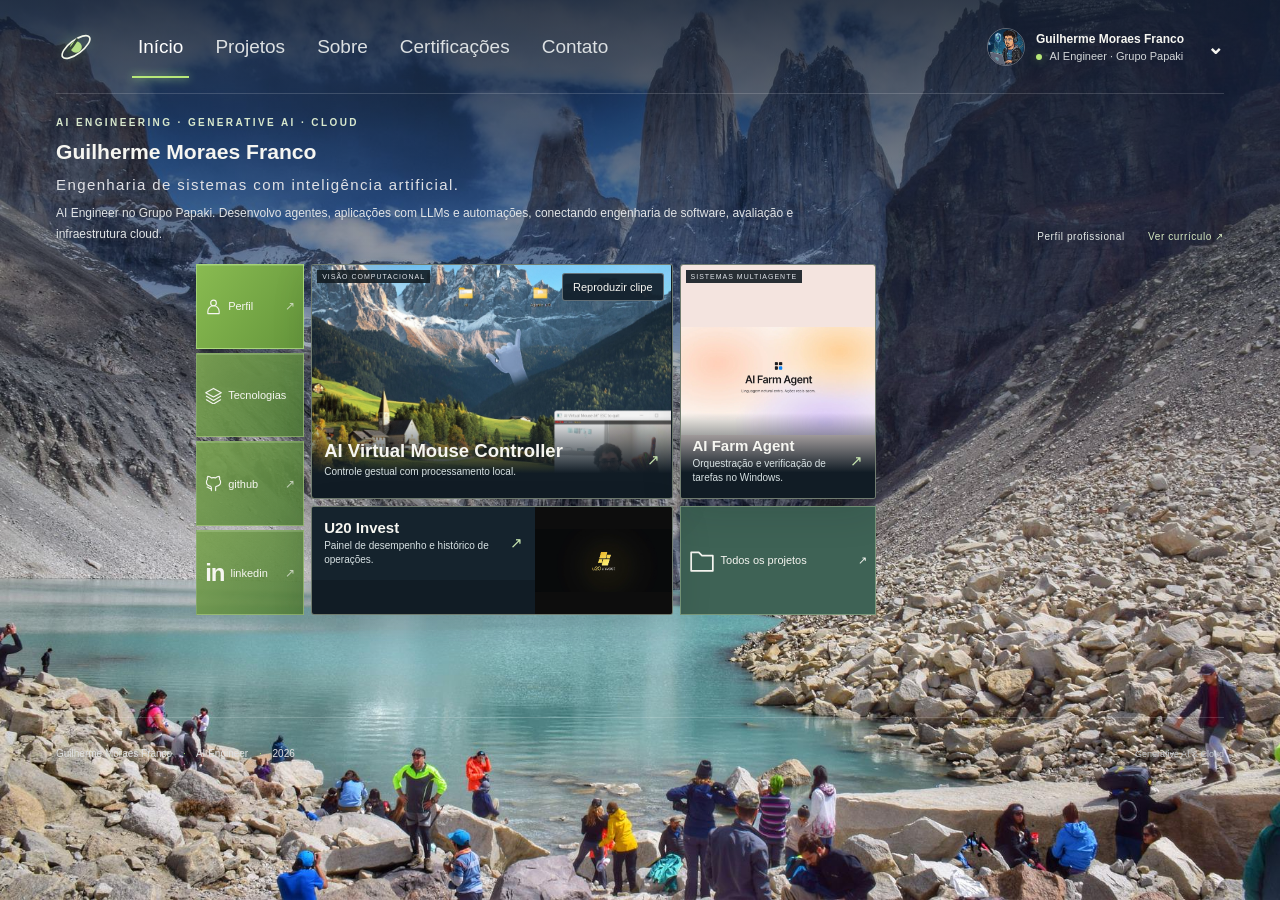
==== index.html @ a65b2716 "Restaura apresentação e ajusta proporções do painel inicial" ====
<!DOCTYPE html>
<html lang="pt-BR">
<head>
  <meta charset="UTF-8">
  <meta name="viewport" content="width=device-width, initial-scale=1">
  <meta name="theme-color" content="#353d42">
  <meta name="description" content="Guilherme Moraes Franco, AI Engineer no Grupo Papaki. Engenharia de sistemas com LLMs, agentes de IA, visão computacional e arquitetura cloud. Projetos, experiência e certificações.">
  <title>Guilherme Moraes Franco · Portfólio</title>
  <link rel="icon" href="assets/orbit.svg" type="image/svg+xml">
  <link rel="preload" href="assets/mountain-lake.png" as="image">
  <link rel="stylesheet" href="style.css?v=8">
  <script src="portfolio-data.js?v=7" defer></script><script src="script.js?v=7" defer></script>
</head>
<body>
<a class="skip-link" href="#conteudo">Pular para o conteúdo</a><div class="world" aria-hidden="true"></div>
<header class="topbar shell">
  <a href="#inicio" class="brand" aria-label="Guilherme — início"><img src="assets/orbit.svg" width="40" height="40" alt=""></a>
  <nav aria-label="Navegação principal" class="navigation"><a href="#inicio" aria-current="page">Início</a><a href="#projetos">Projetos</a><a href="#sobre">Sobre</a><a href="#conquistas">Certificações</a><a href="#contato">Contato</a></nav>
  <a class="profile-link" href="#sobre"><img src="assets/profile.png" width="38" height="38" alt=""><span>Guilherme Moraes Franco<small><i class="status-dot"></i> AI Engineer · Grupo Papaki</small></span><span class="chevron">⌄</span></a>
</header>
<main id="conteudo" class="shell">
  <section id="inicio" class="page home" aria-labelledby="home-title">
    <div class="home-heading"><div><p class="eyebrow">AI ENGINEERING · GENERATIVE AI · CLOUD</p><h1 id="home-title" tabindex="-1">Guilherme Moraes Franco</h1><p class="home-subtitle">Engenharia de sistemas com inteligência artificial.</p><p class="home-description">AI Engineer no Grupo Papaki. Desenvolvo agentes, aplicações com LLMs e automações, conectando engenharia de software, avaliação e infraestrutura cloud.</p></div><a class="session-label" href="curriculo.html">Perfil profissional <span>Ver currículo ↗</span></a></div>
    <div class="landscape-stage">
    <div class="dashboard">
      <div class="quick-links" aria-label="Acesso rápido">
        <a href="#sobre" class="quick-tile quick-primary"><span data-icon="user"></span><span>Perfil</span><span class="external-label">↗</span></a>
        <a href="#stack" class="quick-tile"><span data-icon="layers"></span><span>Tecnologias</span></a>
        <a href="https://github.com/ognistie" target="_blank" rel="noopener noreferrer" class="quick-tile"><span data-icon="github"></span><span>github</span><span class="external-label">↗</span></a>
        <a href="https://www.linkedin.com/in/guilherme-moraes-franco-b4b1a0353/" target="_blank" rel="noopener noreferrer" class="quick-tile"><span class="linkedin-icon">in</span><span>linkedin</span><span class="external-label">↗</span></a>
      </div>
      <button class="project-tile tile-mouse" data-project="mouse"><video class="tile-image" id="mouse-preview" src="assets/projects/mouse-preview.mp4" poster="assets/projects/mouse-gestures.png" preload="metadata" muted loop playsinline aria-hidden="true"></video><span class="tile-topline">VISÃO COMPUTACIONAL</span><span class="tile-caption"><span><strong>AI Virtual Mouse Controller</strong><small>Controle gestual com processamento local.</small></span><span class="tile-arrow" aria-hidden="true">↗</span></span></button>
      <button class="project-tile tile-farm" data-project="farm"><img class="tile-image" src="assets/projects/farm.webp" alt=""><span class="tile-topline">SISTEMAS MULTIAGENTE</span><span class="tile-caption"><span><strong>AI Farm Agent</strong><small>Orquestração e verificação de tarefas no Windows.</small></span><span class="tile-arrow" aria-hidden="true">↗</span></span></button>
      <button class="project-tile tile-u20" data-project="u20"><img class="tile-image" src="assets/projects/u20-logo.png" alt=""><span class="tile-topline">ACOMPANHAMENTO DE INVESTIMENTOS</span><span class="tile-caption"><span><strong>U20 Invest</strong><small>Painel de desempenho e histórico de operações.</small></span><span class="tile-arrow" aria-hidden="true">↗</span></span></button>
      <a class="all-projects" href="#projetos"><span data-icon="folder"></span><span>Todos os projetos</span><span>↗</span></a>
      <button class="preview-toggle" type="button" aria-controls="mouse-preview">Reproduzir clipe</button>
    </div>
    </div>
  </section>
  <section id="projetos" class="page inner-page" aria-labelledby="projects-title">
    <div class="page-heading"><div><p class="eyebrow">PROJETOS &amp; IMPLEMENTAÇÕES</p><h1 id="projects-title" tabindex="-1">Engenharia aplicada.</h1><p>Contexto, arquitetura e decisões técnicas em projetos de IA, automação e aplicações web.</p></div><a class="text-link" href="https://github.com/ognistie" target="_blank" rel="noopener noreferrer">Repositórios no GitHub ↗</a></div>
    <div class="filter-bar" role="group" aria-label="Filtrar projetos"><button class="filter active" data-filter="all" aria-pressed="true">Todos <span>8</span></button><button class="filter" data-filter="ai" aria-pressed="false">Inteligência artificial</button><button class="filter" data-filter="cloud" aria-pressed="false">Cloud &amp; web</button></div><div id="project-library" class="project-library"></div><p class="sr-only" id="project-count" role="status"></p>
  </section>
  <section id="sobre" class="page inner-page" aria-labelledby="about-title">
    <div class="page-heading"><div><p class="eyebrow">PERFIL PROFISSIONAL</p><h1 id="about-title" tabindex="-1">AI Engineering, com foco<br>em sistemas aplicados.</h1></div><a class="button button-green" href="curriculo.html">Ver currículo ↗</a></div>
    <div class="about-layout"><article class="glass about-copy"><p class="eyebrow">GUILHERME MORAES FRANCO</p><h2>Inteligência artificial,<br>software e infraestrutura.</h2><p>Sou AI Engineer no Grupo Papaki e estudante de Ciência da Computação na UNIP. Desenvolvo aplicações com LLMs, com foco em orquestração de agentes, integração de ferramentas via MCP e avaliação de qualidade e custo.</p><p>No Grupo Papaki, desenvolvi uma automação de fluxo de caixa que consolida contas a pagar e a receber, faturamento e projetos. Um agente consulta os dados por ferramentas MCP para responder perguntas e gerar relatórios, com acesso mediado por essas ferramentas.</p><p>Em projetos open source, trabalho com visão computacional, roteamento de modelos e harness engineering, incluindo validação de saídas e mecanismos de recuperação de falhas. Minha experiência inclui implantação na AWS e publicação de pacotes no PyPI.</p><div class="about-facts"><span><small>LOCALIZAÇÃO</small>Osasco, São Paulo</span><span><small>FORMAÇÃO</small>Ciência da Computação · UNIP · desde 2025</span><span><small>IDIOMAS</small>Português nativo · Inglês para leitura técnica</span></div></article><aside class="glass professional-card player-card"><img src="assets/avatar-about.webp" alt="Avatar de Guilherme" width="240" height="310"><p class="eyebrow">ATUAÇÃO ATUAL</p><h2>AI Engineer</h2><p class="company-name">Grupo Papaki</p><div class="profile-specialties"><span>Generative AI</span><span>AI Agents</span><span>Cloud Architecture</span></div><a class="text-link" href="https://github.com/ognistie" target="_blank" rel="noopener noreferrer">github.com/ognistie ↗</a><a class="text-link" href="https://www.linkedin.com/in/guilherme-moraes-franco-b4b1a0353/" target="_blank" rel="noopener noreferrer">Perfil no LinkedIn ↗</a></aside></div>
    <div class="subsection" id="experiencia"><p class="eyebrow">EXPERIÊNCIA &amp; FORMAÇÃO</p><h2>Trajetória profissional.</h2><div class="experience-grid"><article class="glass experience-card"><span data-icon="briefcase"></span><div><span class="pill">ATUALMENTE</span><h3>AI Engineer</h3><p>Grupo Papaki</p><p class="muted">Foco em IA generativa, agentes de IA e arquitetura cloud.</p></div></article><article class="glass experience-card"><span data-icon="briefcase"></span><div><span class="pill">EXPERIÊNCIA EM TI</span><h3>Estagiário de TI</h3><p>IT Universe</p><p class="muted">Experiência em tecnologia da informação que integra minha base em software, infraestrutura e operações.</p></div></article><article class="glass experience-card"><span data-icon="graduation"></span><div><span class="pill">EM ANDAMENTO</span><h3>Ciência da Computação</h3><p>Universidade Paulista · UNIP</p><p class="muted">Formação acadêmica complementada por projetos de engenharia de IA e estudos em desenvolvimento e cloud.</p></div></article></div></div>
    <div class="subsection" id="stack"><p class="eyebrow">COMPETÊNCIAS TÉCNICAS</p><h2>Tecnologias e práticas.</h2><div class="stack-groups"><article class="glass"><h3>AI Engineering</h3><p>Python · LLM APIs · Agentes de IA · Orquestração · Saídas estruturadas · Contexto e memória · Avaliação de agentes</p></article><article class="glass"><h3>Software &amp; visão computacional</h3><p>FastAPI · Pydantic · React · TypeScript · JavaScript · OpenCV · MediaPipe · PySide6 · Git</p></article><article class="glass"><h3>Cloud &amp; operações</h3><p>AWS · EC2 · Nginx · Docker · Linux · CI/CD</p><small>Conhecimentos complementares em Azure; aprofundamento em Terraform e Kubernetes.</small></article></div></div>
  </section>
  <section id="conquistas" class="page inner-page" aria-labelledby="achievements-title">
    <div class="page-heading"><div><p class="eyebrow">FORMAÇÃO CONTÍNUA</p><h1 id="achievements-title" tabindex="-1">Certificações e credenciais.</h1><p>Formação complementar em inteligência artificial, agentes e computação em nuvem.</p></div><span class="achievement-total"><span data-icon="award"></span><strong>13</strong><small>credenciais em destaque</small></span></div>
    <div class="filter-bar" role="group" aria-label="Filtrar certificações"><button class="cert-filter active" data-issuer="all" aria-pressed="true">Todas</button><button class="cert-filter" data-issuer="AWS" aria-pressed="false">AWS</button><button class="cert-filter" data-issuer="Microsoft" aria-pressed="false">Microsoft</button><button class="cert-filter" data-issuer="IBM" aria-pressed="false">IBM</button><button class="cert-filter" data-issuer="Databricks" aria-pressed="false">Databricks</button><button class="cert-filter" data-issuer="other" aria-pressed="false">Outras</button></div><div id="certifications" class="cert-grid"></div><p class="sr-only" id="cert-count" role="status"></p>
    <details class="glass legacy-courses"><summary>Outros cursos e formações <span>+</span></summary><div id="legacy-courses"></div></details><p class="source-note">Badges vinculados aos catálogos oficiais. Quando um badge específico não foi localizado, a imagem identifica o emissor. Datas conforme as credenciais informadas. <a href="https://www.linkedin.com/in/guilherme-moraes-franco-b4b1a0353/details/certifications/" target="_blank" rel="noopener noreferrer">Consultar meu LinkedIn ↗</a></p>
  </section>
  <section id="contato" class="page inner-page" aria-labelledby="contact-title"><div class="contact-layout"><div><p class="eyebrow">CONTATO PROFISSIONAL</p><h1 id="contact-title" tabindex="-1">Projetos, colaboração<br>e engenharia de IA.</h1><p>Entre em contato para conversar sobre aplicações de IA, integração de agentes, desenvolvimento de software e arquitetura cloud.</p><a class="button button-green" href="mailto:og.guifranco@gmail.com">Enviar e-mail ↗</a><p class="contact-email">og.guifranco@gmail.com</p></div><div class="contact-links"><a class="glass" href="https://www.linkedin.com/in/guilherme-moraes-franco-b4b1a0353/" target="_blank" rel="noopener noreferrer"><span class="linkedin-icon">in</span><span><strong>Perfil profissional</strong><small>LinkedIn</small></span><span>↗</span></a><a class="glass" href="https://github.com/ognistie" target="_blank" rel="noopener noreferrer"><span data-icon="github"></span><span><strong>Código e documentação</strong><small>github.com/ognistie</small></span><span>↗</span></a><a class="glass" href="curriculo.html"><span data-icon="file"></span><span><strong>Currículo</strong><small>Experiência, projetos e formação</small></span><span>↗</span></a><button class="glass copy-email" id="copy-email"><span data-icon="copy"></span><span><strong>Copiar e-mail</strong><small id="copy-feedback" role="status">og.guifranco@gmail.com</small></span><span>↗</span></button></div></div></section>
</main>
<footer class="footer shell"><p>Guilherme Moraes Franco <i>·</i> AI Engineer <i>·</i> 2026</p><span class="footer-note">Generative AI &amp; Cloud</span></footer>
<dialog id="project-dialog" class="project-dialog" aria-labelledby="dialog-title"><button class="close-dialog" aria-label="Fechar detalhes do projeto">×</button><div id="dialog-content"></div></dialog>
<noscript><p class="noscript-note">Ative JavaScript para os filtros e detalhes interativos. A trajetória e os contatos estão disponíveis acima. Acesse também: <a href="https://github.com/ognistie">projetos no GitHub</a> · <a href="curriculo.html">currículo</a>.</p></noscript>
</body>
</html>
---- style.css ----
@charset "UTF-8";
:root {
  --text: #f6f6f1;
  --muted: #ccd0d1;
  --lime: #b7e879;
  --line: #ffffff29;
  --panel: #263338b8;
  --shadow: 0 12px 40px #0c161c24;
  color-scheme: dark;
  font: 15px "Segoe UI", Arial, sans-serif;
}
* { box-sizing: border-box; }
body { margin: 0; min-width: 320px; min-height: 100vh; background: #3f484e; color: var(--text); -webkit-font-smoothing: antialiased; }
a { color: inherit; text-decoration: none; }
button, input { font: inherit; }
button { color: inherit; cursor: pointer; border: 0; }
a, button { touch-action: manipulation; -webkit-tap-highlight-color: transparent; }
h1, h2, h3, p { margin: 0; }
svg { width: 26px; height: 26px; fill: none; stroke: currentColor; stroke-width: 1.6; stroke-linecap: round; stroke-linejoin: round; flex-shrink: 0; }
[data-icon] { display: inline-flex; align-items: center; justify-content: center; flex-shrink: 0; }
[hidden] { display: none !important; }
a:focus-visible, button:focus-visible, summary:focus-visible { outline: 3px solid #d6ffa7; outline-offset: 5px; }
h1:focus { outline: none; }
.shell { width: min(1400px, calc(100% - 112px)); margin-inline: auto; }
.world {
  position: fixed;
  inset: 0;
  z-index: -2;
  background: linear-gradient(180deg, #101b2bd9, #19263248 39%, transparent 72%),
    url("assets/mountain-lake.png") center / cover no-repeat;
  background-color: #263744;
}
body:has(.inner-page:not([hidden])) .world::after {
  content: "";
  position: absolute;
  inset: 0;
  background: #14212c99;
}
.topbar { height: 94px; display: flex; align-items: center; gap: 42px; border-bottom: 1px solid var(--line); }
.brand { display: flex; align-items: center; }
.brand img { filter: drop-shadow(0 0 7px #cbff9a55); }
.navigation { display: flex; gap: 32px; align-self: stretch; }
.navigation a { display: flex; align-items: center; position: relative; font-size: 19px; font-weight: 350; color: #dce0e2; white-space: nowrap; }
.navigation a:hover, .navigation a[aria-current] { color: white; }
.navigation a[aria-current]:after { content: ""; position: absolute; bottom: 15px; left: -6px; right: -6px; height: 2px; background: var(--lime); box-shadow: 0 0 9px #b9ed8b; }
.profile-link { display: flex; align-items: center; gap: 11px; margin-left: auto; font-size: 12px; font-weight: 600; }
.profile-link>img { border-radius: 50%; border: 1px solid #ffffff50; object-fit: cover; }
.profile-link small { display: block; font-weight: 400; color: #d2d6d8; font-size: 11px; margin-top: 4px; }
.status-dot { display: inline-block; width: 6px; height: 6px; border-radius: 50%; background: var(--lime); box-shadow: 0 0 8px #c6ff7460; margin-right: 5px; }
.chevron { font-size: 20px; margin-left: 12px; }
.eyebrow { font-size: 10px; letter-spacing: 2.4px; color: #d8e8cd; font-weight: 600; margin-bottom: 11px; }
.home-heading { display: flex; justify-content: space-between; align-items: end; padding: 34px 0 27px; gap: 25px; }
.home h1 { font-size: clamp(18px, 1.65vw, 24px); font-weight: 600; line-height: 1.25; }
.home-subtitle { font-size: 15px; letter-spacing: 1.4px; color: #e0e1e5; margin-top: 10px; font-weight: 350; }
.home-description { font-size: 12px; line-height: 1.8; max-width: 770px; color: #e1e4e6; margin-top: 10px; }
.session-label { font-size: 10px; letter-spacing: .6px; color: #e2e8e5; padding-bottom: 4px; white-space: nowrap; }
.session-label>span { margin-left: 20px; color: #d5e8c1; }
.button { display: inline-flex; justify-content: space-between; align-items: center; gap: 35px; padding: 13px 20px; font-size: 13px; border: 1px solid #e4e8e654; border-radius: 3px; background: #ffffff10; line-height: 1.5; }
.button-green { background: linear-gradient(120deg, #7aa646, #577e32); border-color: #c0e9947a; }
.button:hover { filter: brightness(1.15); }
.text-link { font-size: 13px; color: #e0efcd; line-height: 1.6; }
.text-link:hover { text-decoration: underline; text-underline-offset: 4px; }

.quick-tile { display: flex; align-items: center; gap: 15px; padding: 0 21px; background: linear-gradient(125deg, #7ba352ed, #527e3be8); border: 1px solid #c4df9e66; box-shadow: inset 0 1px 0 #e8ffd52e; transition: filter .2s, transform .2s; font-size: 16px; }
.quick-tile:hover { filter: brightness(1.2); transform: translateX(-3px); }
.quick-tile svg { width: 27px; height: 27px; }
.quick-primary { background: linear-gradient(125deg, #89bb51, #65963c); border-color: #c9f39c99; }
.external-label { margin-left: auto; opacity: .7; font-size: 12px; }
.linkedin-icon { font: bold 24px Arial, sans-serif; line-height: 1; letter-spacing: -1px; }
.project-tile { overflow: hidden; text-align: left; position: relative; border: 1px solid #d9e7c27a; border-radius: 3px; box-shadow: var(--shadow); transition: transform .25s, box-shadow .25s; }
.project-tile:hover { transform: translateY(-3px); box-shadow: 0 0 0 2px #c4ed9a, 0 10px 30px #1c252e55; }


/* Content pages. */
.page { animation: arrive .25s ease both; }
.inner-page { padding: 46px 0 45px; min-height: calc(100vh - 169px); }
.page-heading { display: flex; justify-content: space-between; align-items: end; gap: 25px; margin-bottom: 31px; }
.page-heading h1, .contact-layout h1 { font-size: clamp(32px, 3.6vw, 49px); font-weight: 400; letter-spacing: -1.4px; line-height: 1.17; }
.page-heading p:not(.eyebrow) { color: var(--muted); font-size: 14px; line-height: 1.8; margin-top: 15px; }
.glass { background: var(--panel); border: 1px solid var(--line); border-radius: 3px; box-shadow: var(--shadow); }
.filter-bar { display: flex; flex-wrap: wrap; gap: 8px; padding-bottom: 24px; }
.filter-bar button { padding: 9px 16px; font-size: 12px; border: 1px solid #d3e1d92e; border-radius: 3px; background: #263b3dcc; }
.filter-bar button.active { background: #4b6455; border-color: #b9cdb15c; }
.filter-bar button:hover { border-color: #b6c9bc; }
.filter-bar button span { margin-left: 9px; color: #c5d2ca; }
.project-library { display: grid; grid-template-columns: repeat(2, 1fr); gap: 18px; }
.library-card { position: relative; display: flex; flex-direction: column; padding: 28px; min-height: 285px; background: #26383de8; border: 1px solid #d0e0d733; border-radius: 3px; }
.library-card:hover { border-color: #a5c2af; }
.card-head { display: flex; align-items: center; justify-content: space-between; gap: 15px; color: #b9cec0; margin-bottom: 27px; }
.card-head svg { width: 30px; height: 30px; }
.card-head>span { font-size: 9px; letter-spacing: 1.3px; }
.library-card h2 { font-size: 25px; font-weight: 450; letter-spacing: -.5px; margin-bottom: 12px; }
.library-card p { color: #c2cece; font-size: 13px; line-height: 1.9; }
.card-bottom { display: flex; justify-content: space-between; gap: 15px; align-items: end; padding-top: 25px; margin-top: auto; }
.tags { display: flex; flex-wrap: wrap; gap: 6px; }
.tags span { padding: 4px 7px; font-size: 9px; line-height: 1.4; color: #c5d5cd; border: 1px solid #c4d5c62e; border-radius: 2px; }
.card-open { background: none; padding: 0; color: #d1e0d4; font-size: 10px; white-space: nowrap; }
.card-open:after { content: ""; position: absolute; inset: 0; }
.library-card:has(.card-open:focus-visible) { outline: 2px solid var(--lime); outline-offset: 4px; }
.about-layout { display: grid; grid-template-columns: 1.8fr 1fr; gap: 23px; }
.about-copy { padding: 35px; }
.about-copy h2 { font-size: 31px; font-weight: 400; letter-spacing: -.6px; line-height: 1.25; margin-bottom: 25px; }
.about-copy>p:not(.eyebrow) { font-size: 14px; line-height: 1.95; color: #c7d3d3; margin-bottom: 16px; }
.about-facts { display: flex; gap: 35px; border-top: 1px solid var(--line); padding-top: 22px; margin-top: 26px; font-size: 12px; }
.about-facts small { display: block; font-size: 9px; letter-spacing: 1.4px; color: #b7cbbb; margin-bottom: 8px; }
.professional-card { padding: 35px; display: flex; flex-direction: column; align-items: start; }
.profile-monogram { width: 100px; height: 100px; display: grid; place-items: center; background: #bbcdbd0b; border: 1px solid #b5cbb934; color: #d0dfd4; font-size: 34px; letter-spacing: -1px; font-weight: 300; border-radius: 50%; margin: 0 0 34px; }
.professional-card h2 { font-size: 29px; font-weight: 450; letter-spacing: -.5px; }
.company-name { color: #d5dfd8; margin-top: 8px; font-size: 17px; }
.profile-specialties { display: flex; gap: 7px; flex-wrap: wrap; margin-top: 26px; padding-bottom: 30px; }
.profile-specialties span { font-size: 10px; color: #c1d0c6; border: 1px solid #bdccbd2b; border-radius: 2px; padding: 6px 9px; }
.professional-card .text-link { margin-top: 12px; }
.subsection { padding-top: 43px; }
.subsection>h2 { font-size: 27px; font-weight: 400; margin-bottom: 22px; letter-spacing: -.4px; }
.experience-grid { display: grid; grid-template-columns: repeat(3, 1fr); gap: 17px; }
.experience-card { display: flex; gap: 15px; align-items: start; padding: 25px; }
.experience-card>[data-icon] { color: #b9cbbd; }
.pill { display: inline-block; color: #b9d1bc; font-size: 8px; letter-spacing: 1.3px; margin-bottom: 14px; }
.experience-card h3 { font-size: 19px; font-weight: 450; }
.experience-card p { font-size: 13px; line-height: 1.8; margin-top: 9px; }
.experience-card .muted { color: #becdce; font-size: 12px; }
.stack-groups { display: grid; grid-template-columns: repeat(3, 1fr); gap: 17px; }
.stack-groups article { padding: 25px; }
.stack-groups h3 { font-size: 16px; font-weight: 450; color: #d0dfd3; margin-bottom: 14px; }
.stack-groups p { font-size: 13px; line-height: 2; color: #cbd6d3; }
.stack-groups small { display: block; color: #bdcac8; font-size: 10px; line-height: 1.8; margin-top: 15px; }
.achievement-total { display: flex; align-items: center; gap: 12px; }
.achievement-total svg { width: 31px; height: 31px; color: #bbcfbd; }
.achievement-total strong { font-size: 36px; font-weight: 300; }
.achievement-total small { max-width: 90px; font-size: 10px; line-height: 1.7; color: var(--muted); }
.cert-grid { display: grid; grid-template-columns: repeat(3, 1fr); gap: 13px; }
.cert-card { display: flex; gap: 16px; align-items: start; padding: 22px; }
.badge-frame { display: grid; place-items: center; width: 62px; min-width: 62px; height: 70px; padding: 5px; background: #f5f5ef; border-radius: 3px; }
.badge-frame img { max-width: 100%; max-height: 60px; object-fit: contain; }
.issuer-fallback { display: none; font-size: 11px; font-weight: 600; color: #364441; }
.cert-issuer { font-size: 9px; color: #c1d5c4; letter-spacing: .5px; }
.cert-card h2 { font-size: 14px; font-weight: 450; line-height: 1.6; margin-top: 6px; }
.cert-date { font-size: 10px; color: #bfcacc; line-height: 1.8; margin-top: 8px; }
.cert-link { display: inline-block; font-size: 10px; color: #d0e1d2; margin-top: 12px; border-bottom: 1px solid #c1d6c144; padding-bottom: 2px; }
.badge-kind { display: block; font-size: 8px; color: #c2cece; margin-top: 6px; }
.legacy-courses { margin-top: 25px; padding-inline: 23px; }
.legacy-courses summary { cursor: pointer; font-size: 14px; padding: 21px 0; }
.legacy-courses summary span { float: right; }
.legacy-courses>div { display: grid; grid-template-columns: repeat(3, 1fr); gap: 19px; padding: 5px 0 24px; }
.legacy-courses h3 { font-size: 12px; line-height: 1.6; font-weight: 450; }
.legacy-courses p { color: var(--muted); font-size: 10px; margin-top: 6px; }
.source-note { font-size: 10px; color: #bfcdca; line-height: 1.9; max-width: 900px; margin-top: 22px; }
.source-note a { text-decoration: underline; text-underline-offset: 3px; color: #d1e0d2; }
.contact-layout { display: grid; grid-template-columns: 1.1fr 1fr; gap: 70px; min-height: 520px; align-items: center; }
.contact-layout h1 { font-size: clamp(36px, 4vw, 55px); }
.contact-layout>div>p:not(.eyebrow) { font-size: 14px; line-height: 1.95; max-width: 420px; color: var(--muted); margin: 24px 0; }
.contact-layout .contact-email { font-size: 12px; margin-top: 16px; }
.contact-links { display: grid; gap: 13px; }
.contact-links>a, .copy-email { display: flex; gap: 19px; align-items: center; text-align: left; padding: 24px; width: 100%; }
.contact-links>a:hover, .copy-email:hover { border-color: #a8c2af; }
.contact-links [data-icon], .contact-links .linkedin-icon { color: #becfc2; width: 28px; }
.contact-links strong { display: block; font-size: 15px; font-weight: 450; }
.contact-links small { display: block; font-size: 11px; line-height: 1.6; margin-top: 6px; color: var(--muted); }
.contact-links a>span:last-child, .copy-email>span:last-child { margin-left: auto; }
/* Accessible dialogs for project documentation and secondary navigation. */
.project-dialog { width: min(820px, calc(100% - 32px)); max-height: 88vh; padding: 0; background: #223237; color: var(--text); border: 1px solid #adc4b45c; border-radius: 5px; box-shadow: 0 25px 100px #0005; }
.project-dialog::backdrop { background: #101e28bd; backdrop-filter: blur(7px); }
.close-dialog { position: absolute; top: 15px; right: 17px; width: 33px; height: 33px; border: 1px solid #c6d4cc3b; border-radius: 50%; background: #293d40; font-size: 23px; z-index: 2; }
.dialog-hero { padding: 40px 40px 29px; background: #30474066; border-bottom: 1px solid var(--line); }
.dialog-hero>svg { width: 37px; height: 37px; margin-bottom: 20px; color: #bdd2bf; }
.dialog-hero h2 { font-size: 34px; font-weight: 450; letter-spacing: -.8px; margin: 10px 0 15px; }
.dialog-hero>p:not(.eyebrow) { color: #cbd8d4; font-size: 14px; line-height: 1.85; }
.dialog-hero .tags { margin-top: 19px; }
.project-status { display: block; font-size: 10px; color: #c3d7c0; line-height: 1.8; margin-top: 17px; }
.dialog-body { padding: 29px 40px 36px; }
.dialog-body>section+section { margin-top: 26px; }
.dialog-body h3 { font-size: 19px; line-height: 1.5; font-weight: 500; color: #dce7de; margin-bottom: 12px; }
.dialog-body p, .dialog-body li { font-size: 13px; line-height: 1.95; color: #c4d1ce; }
.dialog-body ul { padding-left: 19px; }
.dialog-body li { margin-bottom: 9px; }
.flow { display: flex; gap: 7px; align-items: center; flex-wrap: wrap; margin-bottom: 25px; }
.flow span { padding: 9px 12px; border: 1px solid #afc6b33d; font-size: 10px; border-radius: 3px; }
.flow b { font-size: 13px; color: #bad0be; font-weight: 400; }
.dialog-links { display: flex; gap: 12px; flex-wrap: wrap; margin-top: 26px; }
.dialog-return { margin-top: 24px; }
.scroll-locked { overflow: hidden; }
.sr-only { position: absolute; width: 1px; height: 1px; overflow: hidden; clip: rect(0,0,0,0); white-space: nowrap; }
.skip-link { position: fixed; top: 10px; left: 10px; z-index: 10; padding: 12px; background: #263a35; transform: translateY(-200%); }
.skip-link:focus { transform: none; }
.noscript-note { margin: 30px; font-size: 14px; line-height: 1.9; }
@keyframes arrive { from { opacity: 0; transform: translateY(5px); } to { opacity: 1; transform: none; } }


.glass { backdrop-filter: blur(16px); }
.library-card { background: linear-gradient(135deg, #384c50e8, #293640ed); transition: transform .2s, border-color .2s; }
.library-card:hover { transform: translateY(-4px); border-color: var(--lime); }
.filter-bar button.active { background: #8eb95cdd; border-color: #cef0a599; }
.professional-card.player-card { display: block; text-align: center; background: radial-gradient(ellipse at center, #a2c89929, #283b42b8); padding: 20px 20px 30px; }
.player-card>img { width: 240px; max-width: 100%; height: 255px; object-fit: contain; margin-bottom: 20px; }
.player-card .profile-specialties { justify-content: center; padding-bottom: 14px; margin-top: 19px; }
.player-card .text-link { display: block; }
.footer { min-height: 73px; border-top: 1px solid var(--line); display: flex; align-items: center; gap: 25px; margin-top: 15px; font-size: 10px; color: #e0e2e3; }
.footer>p { margin-left: auto; }
.footer p i { font-style: normal; color: #aede86; margin: 0 8px; }
.footer-note { font-size: 9px; color: #c5cbd0; }

@media (min-width: 1600px) {
  .topbar { height: 102px; }
  .home-heading { padding-top: 44px; padding-bottom: 35px; }
  .footer { min-height: 82px; }
}
@media (max-width: 1150px) {
  .shell { width: calc(100% - 64px); }
  .topbar { gap: 27px; }
  .navigation { gap: 23px; }
  .navigation a { font-size: 17px; }
  .profile-link>span { display: none; }
  .quick-tile { padding-inline: 16px; font-size: 14px; }
  .session-label, .footer-note { display: none; }
  .cert-grid { grid-template-columns: repeat(2, 1fr); }
  .experience-grid { grid-template-columns: 1fr; }
  .contact-layout { gap: 35px; }
  .about-copy { padding: 27px; }
}
@media (max-width: 800px) {
  .shell { width: calc(100% - 40px); }
  .topbar { height: 78px; gap: 22px; }
  .navigation { gap: 20px; overflow: auto; scrollbar-width: none; }
  .navigation a { font-size: 15px; }
  .brand img { width: 29px; height: 29px; }
  .profile-link { display: none; }
  .home-heading { padding-top: 30px; }
  .home-subtitle { font-size: 11px; letter-spacing: .7px; }
  .home-description { font-size: 11px; }
  .eyebrow { font-size: 8px; }
  .quick-tile { font-size: 13px; gap: 11px; padding-inline: 13px; }
  .quick-tile svg { width: 23px; height: 23px; }
  .external-label { display: none; }
  .footer { gap: 15px; flex-wrap: wrap; justify-content: space-between; padding-block: 20px; }
  .footer>p { margin-left: 0; font-size: 9px; }
  .page-heading h1 { font-size: 36px; }
  .about-layout { grid-template-columns: 1.2fr 1fr; }
  .about-copy h2 { font-size: 26px; }
  .about-copy>p:not(.eyebrow) { font-size: 12px; }
  .about-facts { display: block; }
  .about-facts>span { display: block; margin-top: 15px; }
  .professional-card.player-card { padding: 20px 14px; }
  .player-card>img { height: 230px; }
  .player-card h2 { font-size: 23px; }
  .stack-groups { grid-template-columns: 1fr; }
  .contact-layout { grid-template-columns: 1fr; gap: 40px; min-height: 0; }
  .contact-layout h1 { font-size: 43px; }
  .inner-page { padding-top: 35px; }
  .legacy-courses>div { grid-template-columns: repeat(2, 1fr); }
}
@media (max-width: 520px) {
  .shell { width: calc(100% - 32px); }
  .topbar { gap: 16px; height: 70px; }
  .brand img { width: 27px; height: 27px; }
  .navigation { gap: 18px; }
  .navigation a { font-size: 13px; }
  .navigation a[aria-current]:after { bottom: 10px; }
  .home-heading { padding: 26px 0 23px; }
  .home-subtitle { font-size: 10px; letter-spacing: .2px; line-height: 1.8; max-width: 310px; }
  .home-description { font-size: 10px; line-height: 1.8; max-width: 350px; }
  .quick-tile { padding: 8px; gap: 7px; font-size: 11px; }
  .quick-tile svg { width: 19px; height: 19px; }
  .quick-tile .linkedin-icon { font-size: 20px; }
  .footer { padding-block: 18px; justify-content: center; gap: 22px; }
  .footer>p { font-size: 9px; }
  .page-heading { align-items: start; flex-direction: column; gap: 20px; }
  .page-heading h1 { font-size: 34px; }
  .page-heading p:not(.eyebrow) { font-size: 12px; }
  .project-library { grid-template-columns: 1fr; }
  .library-card { padding: 23px; min-height: 250px; }
  .library-card h2 { font-size: 23px; }
  .filter-bar { gap: 6px; }
  .filter-bar button { padding: 9px 12px; font-size: 10px; }
  .about-layout { grid-template-columns: 1fr; }
  .about-copy { padding: 25px; }
  .about-copy>p:not(.eyebrow) { font-size: 13px; }
  .about-facts { display: flex; gap: 20px; font-size: 10px; }
  .experience-grid, .cert-grid { grid-template-columns: 1fr; }
  .cert-card { padding: 20px; }
  .achievement-total { display: none; }
  .legacy-courses>div { grid-template-columns: 1fr; }
  .contact-layout h1 { font-size: 34px; }
  .contact-links>a, .copy-email { padding: 23px 18px; gap: 15px; }
  .contact-links strong { font-size: 14px; }
  .contact-links small { font-size: 9px; }
  .dialog-hero { padding: 37px 23px 25px; }
  .dialog-hero h2 { font-size: 28px; }
  .dialog-body { padding: 25px 23px; }
  .dialog-body p, .dialog-body li { font-size: 12px; }
}
@media (prefers-reduced-motion: reduce) {
  *, *:before, *:after { animation: none !important; transition: none !important; scroll-behavior: auto !important; }
}

.project-cover {
  display: block;
  width: 100%;
  height: auto;
  aspect-ratio: 16 / 9;
  object-fit: cover;
  border-radius: 3px;
  margin-bottom: 22px;
  background: #1c2830;
}
.library-card:has([data-project="maestro"], [data-project="workbench"]) .project-cover { object-position: center top; }
.project-media { margin-bottom: 25px; }
.project-media img, .project-media video {
  display: block;
  width: 100%;
  max-height: 65vh;
  object-fit: contain;
  border-radius: 4px;
  background: #141c22;
}
.project-media video { aspect-ratio: 16 / 9; }
.project-media .text-link { display: inline-block; margin-top: 10px; }
.footer > p { margin-left: 0; }
.footer-note { margin-left: auto; }

/* Metro dashboard: a large central tile between two columns of shortcuts and projects. */
#inicio { padding-bottom: 24px; }
.dashboard {
  display: grid;
  grid-template-columns: minmax(132px, .58fr) minmax(0, 2.6fr) minmax(0, 1.16fr);
  grid-template-rows: minmax(200px, 2.4fr) minmax(84px, 1fr);
  gap: 10px;
}
.quick-links {
  grid-area: 1 / 1 / 3 / 2;
  display: grid;
  grid-template-rows: repeat(4, 1fr);
  gap: 7px;
}
.tile-mouse { grid-area: 1 / 2 / 2 / 3; }
.tile-farm { grid-area: 1 / 3 / 2 / 4; }
.tile-u20 { grid-area: 2 / 2 / 3 / 3; }
.project-tile {
  display: grid;
  grid-template-rows: minmax(0, 1fr) auto;
  padding: 0;
  min-width: 0;
  background: #111c25;
}
.tile-image {
  display: block;
  width: 100%;
  height: 100%;
  min-height: 0;
  object-fit: contain;
  grid-area: 1 / 1;
  background: #111c25;
}
.tile-farm .tile-image { background: #f4e4df; }
.tile-u20 .tile-image { background: #0d0d0d; }
.tile-topline {
  grid-area: 1 / 1;
  align-self: start;
  justify-self: start;
  z-index: 1;
  margin: 12px;
  padding: 5px 7px;
  background: #131d24e8;
  color: #e1e5eb;
  font-size: 9px;
  letter-spacing: 1px;
}
.tile-caption {
  grid-area: 2 / 1;
  display: flex;
  align-items: center;
  gap: 12px;
  padding: 12px 14px;
  background: #15232d;
}
.tile-caption strong { display: block; font-size: clamp(16px, 1.55vw, 24px); }
.tile-mouse .tile-caption { padding: 18px; }
.tile-mouse .tile-caption strong { font-size: clamp(20px, 2.1vw, 32px); }
.tile-caption small { display: block; margin-top: 5px; font-size: 12px; line-height: 1.45; color: #d8e2e4; }
.tile-arrow { margin-left: auto; color: #c8e6b1; }
.all-projects {
  grid-area: 2 / 3 / 3 / 4;
  display: flex;
  align-items: center;
  gap: 10px;
  padding: 12px;
  border: 1px solid #c3dda870;
  background: #3e6255;
  font-size: 13px;
}
.all-projects > span:last-child { margin-left: auto; }
.all-projects:hover { background: #547f69; }
@media (max-width: 800px) {
  .dashboard { grid-template-columns: repeat(2, minmax(0, 1fr)); grid-template-rows: auto auto auto auto; }
  .quick-links { grid-area: 1 / 1 / 2 / 3; grid-template: auto / repeat(2, minmax(0, 1fr)); }
  .quick-tile { min-height: 48px; }
  .all-projects { grid-area: 4 / 1 / 5 / 3; min-height: 48px; }
  .tile-mouse { grid-area: 2 / 1 / 3 / 3; }
  .tile-farm { grid-area: 3 / 1 / 4 / 2; }
  .tile-u20 { grid-area: 3 / 2 / 4 / 3; }
  .project-tile { grid-template-rows: auto 1fr; }
  .tile-image { aspect-ratio: 16 / 9; height: auto; }
  .tile-topline { margin: 6px; font-size: 7px; letter-spacing: .6px; }
  .tile-caption { padding: 9px; align-items: start; }
}

.landscape-stage { position: relative; }
.preview-toggle {
  grid-area: 1 / 2 / 2 / 3;
  align-self: start;
  justify-self: end;
  margin: 9px;
  z-index: 3;
  padding: 7px 10px;
  background: #14212df2;
  border: 1px solid #d8e2e466;
  border-radius: 3px;
  font-size: 11px;
}
@media (min-width: 801px) {
  .tile-mouse, .tile-farm { grid-template-rows: minmax(0, 1fr); }
  .tile-mouse .tile-image { object-fit: cover; object-position: center 62%; }
  .tile-mouse .tile-caption, .tile-farm .tile-caption {
    grid-area: 1 / 1;
    align-self: end;
    padding-top: 24px;
    background: linear-gradient(transparent, #111c25 70%);
  }
  .tile-u20 { grid-template: minmax(0, 1fr) / minmax(0, 1fr) 38%; }
  .tile-u20 .tile-image { grid-area: 1 / 2; }
  .tile-u20 .tile-caption { grid-area: 1 / 1; }
  .tile-u20 .tile-topline { display: none; }
}
@media (min-width: 1001px) {
  .home-heading { padding-block: clamp(16px, 2.6vh, 34px) 18px; }
  .landscape-stage { min-height: 46vh; }
  .landscape-stage .dashboard {
    width: clamp(680px, 58%, 850px);
    margin-inline: 12% auto;
    height: clamp(330px, 39vh, 450px);
    grid-template-columns: minmax(108px, 1fr) minmax(0, 3.4fr) minmax(0, 1.85fr);
    grid-template-rows: minmax(0, 2.15fr) minmax(96px, 1fr);
    gap: 7px;
  }
  .landscape-stage .quick-links { gap: 4px; }
  .landscape-stage .quick-tile, .landscape-stage .all-projects { padding: 4px 8px; font-size: 11px; gap: 6px; }
  .landscape-stage .quick-links svg { width: 17px; height: 17px; }
  .landscape-stage .tile-caption { padding-inline: 12px; }
  .landscape-stage .tile-caption strong { font-size: 15px; }
  .landscape-stage .tile-mouse .tile-caption strong { font-size: clamp(15px, 1.45vw, 22px); }
  .landscape-stage .tile-caption small { font-size: 10px; margin-top: 3px; }
  .landscape-stage .tile-topline { margin: 5px; font-size: 7px; padding: 3px 5px; }
}
@media (max-width: 1000px) {
  .landscape-stage .dashboard { margin: 12px auto 0; }
}
@media (max-width: 800px) {
  .world {
    background-position: center bottom;
    background-size: auto, 100% auto;
  }
  .preview-toggle { grid-area: 2 / 1 / 3 / 3; }
}
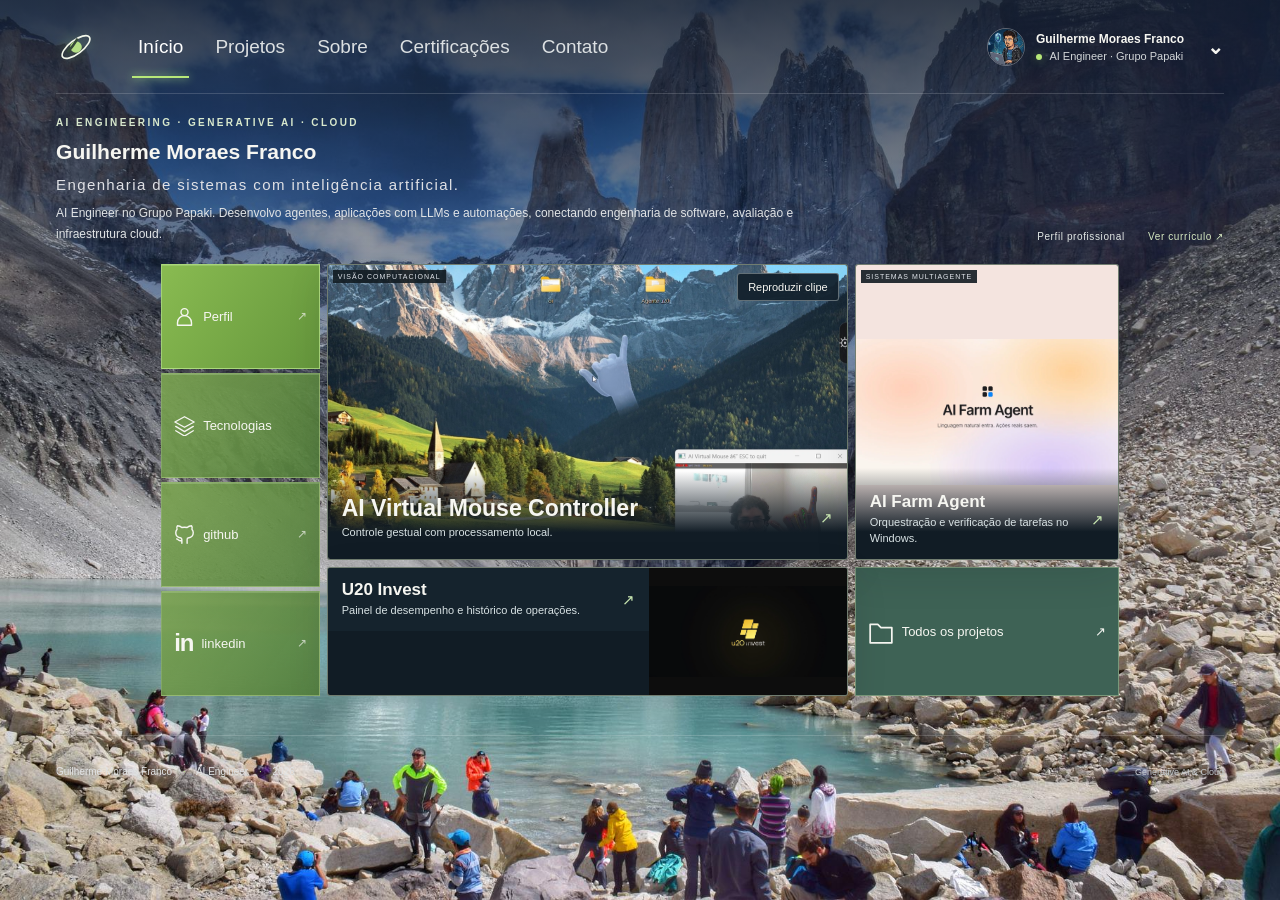
==== commit 0cf2053b: "Amplia painel e atualiza projetos e perfil" ====
--- a/index.html
+++ b/index.html
@@ -8,8 +8,8 @@
   <title>Guilherme Moraes Franco · Portfólio</title>
   <link rel="icon" href="assets/orbit.svg" type="image/svg+xml">
   <link rel="preload" href="assets/mountain-lake.png" as="image">
-  <link rel="stylesheet" href="style.css?v=8">
-  <script src="portfolio-data.js?v=7" defer></script><script src="script.js?v=7" defer></script>
+  <link rel="stylesheet" href="style.css?v=9">
+  <script src="portfolio-data.js?v=9" defer></script><script src="script.js?v=7" defer></script>
 </head>
 <body>
 <a class="skip-link" href="#conteudo">Pular para o conteúdo</a><div class="world" aria-hidden="true"></div>
@@ -43,7 +43,7 @@
   </section>
   <section id="sobre" class="page inner-page" aria-labelledby="about-title">
     <div class="page-heading"><div><p class="eyebrow">PERFIL PROFISSIONAL</p><h1 id="about-title" tabindex="-1">AI Engineering, com foco<br>em sistemas aplicados.</h1></div><a class="button button-green" href="curriculo.html">Ver currículo ↗</a></div>
-    <div class="about-layout"><article class="glass about-copy"><p class="eyebrow">GUILHERME MORAES FRANCO</p><h2>Inteligência artificial,<br>software e infraestrutura.</h2><p>Sou AI Engineer no Grupo Papaki e estudante de Ciência da Computação na UNIP. Desenvolvo aplicações com LLMs, com foco em orquestração de agentes, integração de ferramentas via MCP e avaliação de qualidade e custo.</p><p>No Grupo Papaki, desenvolvi uma automação de fluxo de caixa que consolida contas a pagar e a receber, faturamento e projetos. Um agente consulta os dados por ferramentas MCP para responder perguntas e gerar relatórios, com acesso mediado por essas ferramentas.</p><p>Em projetos open source, trabalho com visão computacional, roteamento de modelos e harness engineering, incluindo validação de saídas e mecanismos de recuperação de falhas. Minha experiência inclui implantação na AWS e publicação de pacotes no PyPI.</p><div class="about-facts"><span><small>LOCALIZAÇÃO</small>Osasco, São Paulo</span><span><small>FORMAÇÃO</small>Ciência da Computação · UNIP · desde 2025</span><span><small>IDIOMAS</small>Português nativo · Inglês para leitura técnica</span></div></article><aside class="glass professional-card player-card"><img src="assets/avatar-about.webp" alt="Avatar de Guilherme" width="240" height="310"><p class="eyebrow">ATUAÇÃO ATUAL</p><h2>AI Engineer</h2><p class="company-name">Grupo Papaki</p><div class="profile-specialties"><span>Generative AI</span><span>AI Agents</span><span>Cloud Architecture</span></div><a class="text-link" href="https://github.com/ognistie" target="_blank" rel="noopener noreferrer">github.com/ognistie ↗</a><a class="text-link" href="https://www.linkedin.com/in/guilherme-moraes-franco-b4b1a0353/" target="_blank" rel="noopener noreferrer">Perfil no LinkedIn ↗</a></aside></div>
+    <div class="about-layout"><article class="glass about-copy"><p class="eyebrow">GUILHERME MORAES FRANCO</p><h2>Inteligência artificial,<br>software e infraestrutura.</h2><p>AI Engineer no Grupo Papaki e estudante de Ciência da Computação na UNIP. Desenvolvo aplicações com LLMs que integram modelos a ferramentas e dados. Trabalho com orquestração multiagente, MCP, RAG, harness engineering e roteamento de modelos por custo e complexidade.</p><p>No Grupo Papaki, desenvolvi uma automação de fluxo de caixa que consolida contas a pagar e a receber, faturamento e projetos. Um agente consulta os dados por ferramentas MCP para responder perguntas e gerar relatórios, com acesso mediado por essas ferramentas.</p><p>Em projetos open source, trabalho com visão computacional, roteamento de modelos e harness engineering, incluindo validação de saídas e mecanismos de recuperação de falhas. Minha experiência inclui implantação na AWS e publicação de pacotes no PyPI.</p><div class="about-facts"><span><small>LOCALIZAÇÃO</small>Osasco, São Paulo</span><span><small>FORMAÇÃO</small>Ciência da Computação · UNIP · desde 2025</span><span><small>IDIOMAS</small>Português nativo · Inglês para leitura técnica</span></div></article><aside class="glass professional-card player-card"><img src="assets/avatar-about.webp" alt="Avatar de Guilherme" width="240" height="310"><p class="eyebrow">ATUAÇÃO ATUAL</p><h2>AI Engineer</h2><p class="company-name">Grupo Papaki</p><div class="profile-specialties"><span>Generative AI</span><span>AI Agents</span><span>Cloud Architecture</span></div><a class="text-link" href="https://github.com/ognistie" target="_blank" rel="noopener noreferrer">github.com/ognistie ↗</a><a class="text-link" href="https://www.linkedin.com/in/guilherme-moraes-franco-b4b1a0353/" target="_blank" rel="noopener noreferrer">Perfil no LinkedIn ↗</a></aside></div>
     <div class="subsection" id="experiencia"><p class="eyebrow">EXPERIÊNCIA &amp; FORMAÇÃO</p><h2>Trajetória profissional.</h2><div class="experience-grid"><article class="glass experience-card"><span data-icon="briefcase"></span><div><span class="pill">ATUALMENTE</span><h3>AI Engineer</h3><p>Grupo Papaki</p><p class="muted">Foco em IA generativa, agentes de IA e arquitetura cloud.</p></div></article><article class="glass experience-card"><span data-icon="briefcase"></span><div><span class="pill">EXPERIÊNCIA EM TI</span><h3>Estagiário de TI</h3><p>IT Universe</p><p class="muted">Experiência em tecnologia da informação que integra minha base em software, infraestrutura e operações.</p></div></article><article class="glass experience-card"><span data-icon="graduation"></span><div><span class="pill">EM ANDAMENTO</span><h3>Ciência da Computação</h3><p>Universidade Paulista · UNIP</p><p class="muted">Formação acadêmica complementada por projetos de engenharia de IA e estudos em desenvolvimento e cloud.</p></div></article></div></div>
     <div class="subsection" id="stack"><p class="eyebrow">COMPETÊNCIAS TÉCNICAS</p><h2>Tecnologias e práticas.</h2><div class="stack-groups"><article class="glass"><h3>AI Engineering</h3><p>Python · LLM APIs · Agentes de IA · Orquestração · Saídas estruturadas · Contexto e memória · Avaliação de agentes</p></article><article class="glass"><h3>Software &amp; visão computacional</h3><p>FastAPI · Pydantic · React · TypeScript · JavaScript · OpenCV · MediaPipe · PySide6 · Git</p></article><article class="glass"><h3>Cloud &amp; operações</h3><p>AWS · EC2 · Nginx · Docker · Linux · CI/CD</p><small>Conhecimentos complementares em Azure; aprofundamento em Terraform e Kubernetes.</small></article></div></div>
   </section>
--- a/style.css
+++ b/style.css
@@ -302,7 +302,7 @@
   margin-bottom: 22px;
   background: #1c2830;
 }
-.library-card:has([data-project="maestro"], [data-project="workbench"]) .project-cover { object-position: center top; }
+.library-card:has([data-project="workbench"]) .project-cover { object-position: center top; }
 .project-media { margin-bottom: 25px; }
 .project-media img, .project-media video {
   display: block;
@@ -434,20 +434,20 @@
   .home-heading { padding-block: clamp(16px, 2.6vh, 34px) 18px; }
   .landscape-stage { min-height: 46vh; }
   .landscape-stage .dashboard {
-    width: clamp(680px, 58%, 850px);
-    margin-inline: 12% auto;
-    height: clamp(330px, 39vh, 450px);
-    grid-template-columns: minmax(108px, 1fr) minmax(0, 3.4fr) minmax(0, 1.85fr);
-    grid-template-rows: minmax(0, 2.15fr) minmax(96px, 1fr);
+    width: min(82%, 1160px);
+    margin-inline: auto;
+    height: clamp(365px, 48vh, 540px);
+    grid-template-columns: minmax(125px, 1.05fr) minmax(0, 3.45fr) minmax(0, 1.75fr);
+    grid-template-rows: minmax(0, 2.3fr) minmax(105px, 1fr);
     gap: 7px;
   }
   .landscape-stage .quick-links { gap: 4px; }
-  .landscape-stage .quick-tile, .landscape-stage .all-projects { padding: 4px 8px; font-size: 11px; gap: 6px; }
-  .landscape-stage .quick-links svg { width: 17px; height: 17px; }
-  .landscape-stage .tile-caption { padding-inline: 12px; }
-  .landscape-stage .tile-caption strong { font-size: 15px; }
-  .landscape-stage .tile-mouse .tile-caption strong { font-size: clamp(15px, 1.45vw, 22px); }
-  .landscape-stage .tile-caption small { font-size: 10px; margin-top: 3px; }
+  .landscape-stage .quick-tile, .landscape-stage .all-projects { padding: 8px 12px; font-size: 13px; gap: 8px; }
+  .landscape-stage .quick-links svg { width: 21px; height: 21px; }
+  .landscape-stage .tile-caption { padding-inline: 14px; }
+  .landscape-stage .tile-caption strong { font-size: 17px; }
+  .landscape-stage .tile-mouse .tile-caption strong { font-size: clamp(19px, 1.8vw, 26px); }
+  .landscape-stage .tile-caption small { font-size: 11px; margin-top: 3px; }
   .landscape-stage .tile-topline { margin: 5px; font-size: 7px; padding: 3px 5px; }
 }
 @media (max-width: 1000px) {
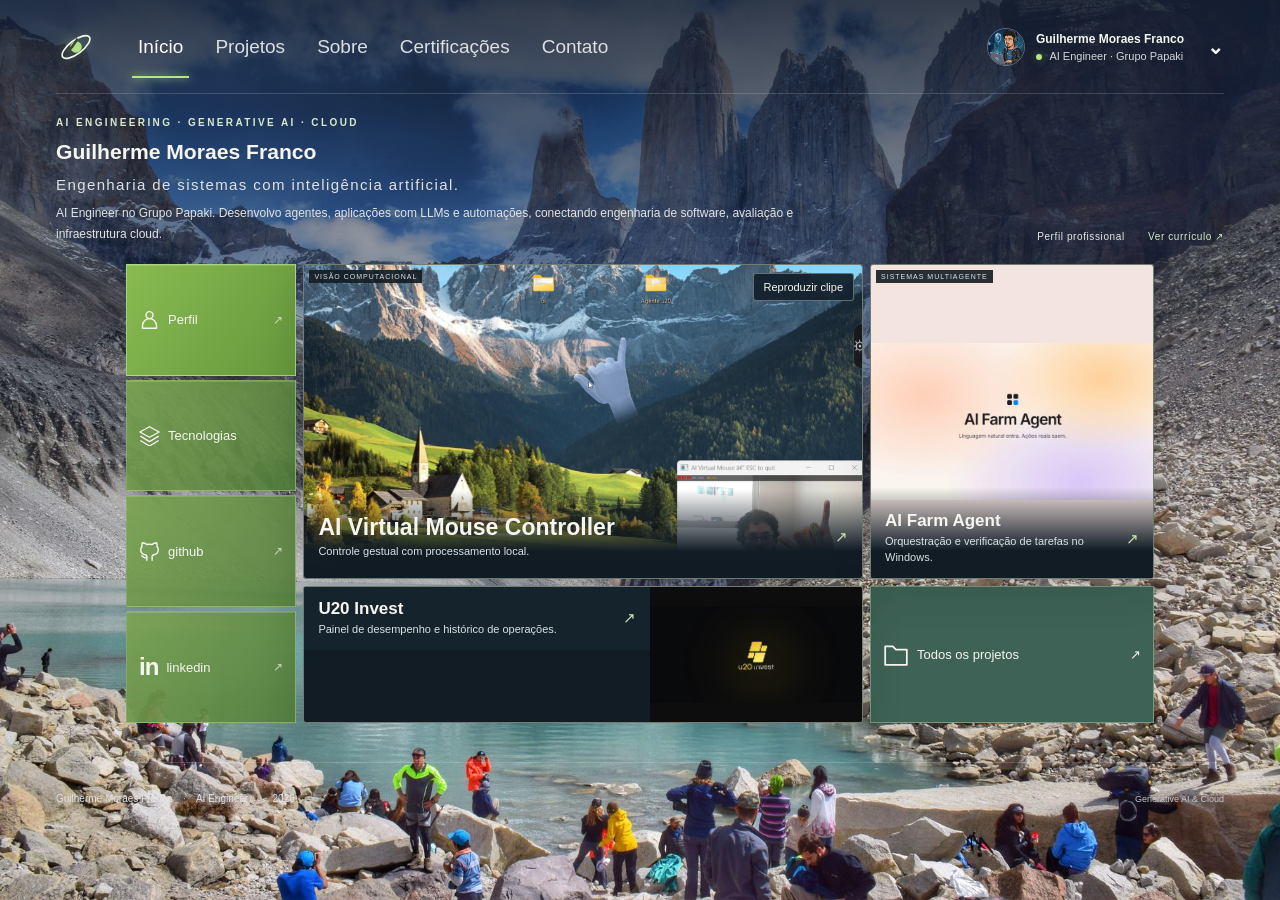
==== commit 960ae72a: "Detalha perfil de AI Engineer e amplia painel inicial" ====
--- a/index.html
+++ b/index.html
@@ -8,7 +8,7 @@
   <title>Guilherme Moraes Franco · Portfólio</title>
   <link rel="icon" href="assets/orbit.svg" type="image/svg+xml">
   <link rel="preload" href="assets/mountain-lake.png" as="image">
-  <link rel="stylesheet" href="style.css?v=9">
+  <link rel="stylesheet" href="style.css?v=10">
   <script src="portfolio-data.js?v=9" defer></script><script src="script.js?v=7" defer></script>
 </head>
 <body>
@@ -43,9 +43,23 @@
   </section>
   <section id="sobre" class="page inner-page" aria-labelledby="about-title">
     <div class="page-heading"><div><p class="eyebrow">PERFIL PROFISSIONAL</p><h1 id="about-title" tabindex="-1">AI Engineering, com foco<br>em sistemas aplicados.</h1></div><a class="button button-green" href="curriculo.html">Ver currículo ↗</a></div>
-    <div class="about-layout"><article class="glass about-copy"><p class="eyebrow">GUILHERME MORAES FRANCO</p><h2>Inteligência artificial,<br>software e infraestrutura.</h2><p>AI Engineer no Grupo Papaki e estudante de Ciência da Computação na UNIP. Desenvolvo aplicações com LLMs que integram modelos a ferramentas e dados. Trabalho com orquestração multiagente, MCP, RAG, harness engineering e roteamento de modelos por custo e complexidade.</p><p>No Grupo Papaki, desenvolvi uma automação de fluxo de caixa que consolida contas a pagar e a receber, faturamento e projetos. Um agente consulta os dados por ferramentas MCP para responder perguntas e gerar relatórios, com acesso mediado por essas ferramentas.</p><p>Em projetos open source, trabalho com visão computacional, roteamento de modelos e harness engineering, incluindo validação de saídas e mecanismos de recuperação de falhas. Minha experiência inclui implantação na AWS e publicação de pacotes no PyPI.</p><div class="about-facts"><span><small>LOCALIZAÇÃO</small>Osasco, São Paulo</span><span><small>FORMAÇÃO</small>Ciência da Computação · UNIP · desde 2025</span><span><small>IDIOMAS</small>Português nativo · Inglês para leitura técnica</span></div></article><aside class="glass professional-card player-card"><img src="assets/avatar-about.webp" alt="Avatar de Guilherme" width="240" height="310"><p class="eyebrow">ATUAÇÃO ATUAL</p><h2>AI Engineer</h2><p class="company-name">Grupo Papaki</p><div class="profile-specialties"><span>Generative AI</span><span>AI Agents</span><span>Cloud Architecture</span></div><a class="text-link" href="https://github.com/ognistie" target="_blank" rel="noopener noreferrer">github.com/ognistie ↗</a><a class="text-link" href="https://www.linkedin.com/in/guilherme-moraes-franco-b4b1a0353/" target="_blank" rel="noopener noreferrer">Perfil no LinkedIn ↗</a></aside></div>
+    <div class="about-layout">
+      <article class="glass about-copy">
+        <p class="eyebrow">GUILHERME MORAES FRANCO</p>
+        <h2>Engenharia de IA aplicada à automação e ao software</h2>
+        <p>Sou AI Engineer no Grupo Papaki e estudante de Ciência da Computação na UNIP. Desenvolvo aplicações com modelos de linguagem (LLMs) que consultam dados, usam ferramentas e executam tarefas. Trabalho da integração com APIs e dados até a avaliação do comportamento, do custo e da qualidade dos resultados.</p>
+        <h3>Atuação no Grupo Papaki</h3>
+        <p>Desenvolvi uma automação de fluxo de caixa que consolida contas a pagar e a receber, faturamento e projetos. Um agente interpreta perguntas em linguagem natural, seleciona ferramentas via Model Context Protocol (MCP) e combina os dados para responder ou gerar relatórios. As consultas passam pelas ferramentas disponibilizadas ao agente, com acesso mediado aos dados financeiros.</p>
+        <h3>Como desenvolvo sistemas com agentes</h3>
+        <p>Integro APIs da OpenAI e da Anthropic, uso chamadas de ferramentas e saídas estruturadas em JSON e trabalho com recuperação de contexto, incluindo RAG. Na orquestração multiagente, separo o planejamento da execução e da verificação, com agentes especializados por tipo de tarefa. Escolho modelos conforme a complexidade da tarefa e o custo de execução.</p>
+        <p>Em harness engineering, desenvolvo a camada de software ao redor dos modelos. Ela inclui contratos de entrada e saída, validação de planos, estados de execução, registros estruturados e mecanismos de recuperação de falhas. Uso testes e avaliações para verificar o comportamento dos agentes em tarefas representativas.</p>
+        <h3>Projetos que aplicam essas práticas</h3>
+        <p>No <strong>AI Farm Agent</strong>, um orquestrador distribui tarefas entre agentes de Web, Desktop, Code, Data e File, com automação no Windows e verificação dos resultados. No <strong>Maestro</strong>, projeto em equipe no hackathon da OpenAI, trabalhamos com trilhas de eventos e aprovação humana para acompanhar ações de agentes de desenvolvimento.</p>
+        <p>O <strong>Decupa</strong> aplica LLMs ao planejamento audiovisual, com geração estruturada de cenas e revisão incremental. O <strong>AI Virtual Mouse Controller</strong> usa OpenCV e MediaPipe para controlar o cursor por gestos processados localmente e foi publicado no PyPI. No <strong>CloudOps Copilot</strong>, integrei uma API FastAPI à OpenAI para gerar planos de operações em AWS com saídas validadas por Pydantic.</p>
+        <a class="text-link" href="#projetos">Conhecer os projetos ↗</a>
+        <div class="about-facts"><span><small>LOCALIZAÇÃO</small>Osasco, São Paulo</span><span><small>FORMAÇÃO</small>Ciência da Computação · UNIP · desde 2025</span><span><small>IDIOMAS</small>Português nativo · Inglês para leitura técnica</span></div></article><aside class="glass professional-card player-card"><img src="assets/avatar-about.webp" alt="Avatar de Guilherme" width="240" height="310"><p class="eyebrow">ATUAÇÃO ATUAL</p><h2>AI Engineer</h2><p class="company-name">Grupo Papaki</p><div class="profile-specialties"><span>Generative AI</span><span>AI Agents</span><span>Cloud Architecture</span></div><a class="text-link" href="https://github.com/ognistie" target="_blank" rel="noopener noreferrer">github.com/ognistie ↗</a><a class="text-link" href="https://www.linkedin.com/in/guilherme-moraes-franco-b4b1a0353/" target="_blank" rel="noopener noreferrer">Perfil no LinkedIn ↗</a></aside></div>
     <div class="subsection" id="experiencia"><p class="eyebrow">EXPERIÊNCIA &amp; FORMAÇÃO</p><h2>Trajetória profissional.</h2><div class="experience-grid"><article class="glass experience-card"><span data-icon="briefcase"></span><div><span class="pill">ATUALMENTE</span><h3>AI Engineer</h3><p>Grupo Papaki</p><p class="muted">Foco em IA generativa, agentes de IA e arquitetura cloud.</p></div></article><article class="glass experience-card"><span data-icon="briefcase"></span><div><span class="pill">EXPERIÊNCIA EM TI</span><h3>Estagiário de TI</h3><p>IT Universe</p><p class="muted">Experiência em tecnologia da informação que integra minha base em software, infraestrutura e operações.</p></div></article><article class="glass experience-card"><span data-icon="graduation"></span><div><span class="pill">EM ANDAMENTO</span><h3>Ciência da Computação</h3><p>Universidade Paulista · UNIP</p><p class="muted">Formação acadêmica complementada por projetos de engenharia de IA e estudos em desenvolvimento e cloud.</p></div></article></div></div>
-    <div class="subsection" id="stack"><p class="eyebrow">COMPETÊNCIAS TÉCNICAS</p><h2>Tecnologias e práticas.</h2><div class="stack-groups"><article class="glass"><h3>AI Engineering</h3><p>Python · LLM APIs · Agentes de IA · Orquestração · Saídas estruturadas · Contexto e memória · Avaliação de agentes</p></article><article class="glass"><h3>Software &amp; visão computacional</h3><p>FastAPI · Pydantic · React · TypeScript · JavaScript · OpenCV · MediaPipe · PySide6 · Git</p></article><article class="glass"><h3>Cloud &amp; operações</h3><p>AWS · EC2 · Nginx · Docker · Linux · CI/CD</p><small>Conhecimentos complementares em Azure; aprofundamento em Terraform e Kubernetes.</small></article></div></div>
+    <div class="subsection" id="stack"><p class="eyebrow">COMPETÊNCIAS TÉCNICAS</p><h2>Tecnologias e práticas.</h2><div class="stack-groups"><article class="glass"><h3>AI Engineering</h3><p>Python · OpenAI API · Anthropic Claude API · MCP · RAG · Tool calling · Orquestração multiagente · Harness engineering · Roteamento de modelos · Avaliação</p></article><article class="glass"><h3>Software &amp; visão computacional</h3><p>FastAPI · Pydantic · React · TypeScript · SQL · Playwright · OpenCV · MediaPipe · PySide6</p></article><article class="glass"><h3>Cloud &amp; operações</h3><p>AWS EC2 · Docker · Nginx · Linux · systemd · Git · CI/CD · PyPI</p><small>Conhecimentos complementares em Azure; aprofundamento em Terraform e Kubernetes.</small></article></div></div>
   </section>
   <section id="conquistas" class="page inner-page" aria-labelledby="achievements-title">
     <div class="page-heading"><div><p class="eyebrow">FORMAÇÃO CONTÍNUA</p><h1 id="achievements-title" tabindex="-1">Certificações e credenciais.</h1><p>Formação complementar em inteligência artificial, agentes e computação em nuvem.</p></div><span class="achievement-total"><span data-icon="award"></span><strong>13</strong><small>credenciais em destaque</small></span></div>
--- a/style.css
+++ b/style.css
@@ -101,6 +101,8 @@
 .about-copy { padding: 35px; }
 .about-copy h2 { font-size: 31px; font-weight: 400; letter-spacing: -.6px; line-height: 1.25; margin-bottom: 25px; }
 .about-copy>p:not(.eyebrow) { font-size: 14px; line-height: 1.95; color: #c7d3d3; margin-bottom: 16px; }
+.about-copy h3 { font-size: 16px; font-weight: 600; margin: 22px 0 7px; }
+.about-copy .text-link { display: inline-block; margin-bottom: 4px; }
 .about-facts { display: flex; gap: 35px; border-top: 1px solid var(--line); padding-top: 22px; margin-top: 26px; font-size: 12px; }
 .about-facts small { display: block; font-size: 9px; letter-spacing: 1.4px; color: #b7cbbb; margin-bottom: 8px; }
 .professional-card { padding: 35px; display: flex; flex-direction: column; align-items: start; }
@@ -434,9 +436,9 @@
   .home-heading { padding-block: clamp(16px, 2.6vh, 34px) 18px; }
   .landscape-stage { min-height: 46vh; }
   .landscape-stage .dashboard {
-    width: min(82%, 1160px);
+    width: min(88%, 1260px);
     margin-inline: auto;
-    height: clamp(365px, 48vh, 540px);
+    height: clamp(365px, 51vh, 570px);
     grid-template-columns: minmax(125px, 1.05fr) minmax(0, 3.45fr) minmax(0, 1.75fr);
     grid-template-rows: minmax(0, 2.3fr) minmax(105px, 1fr);
     gap: 7px;
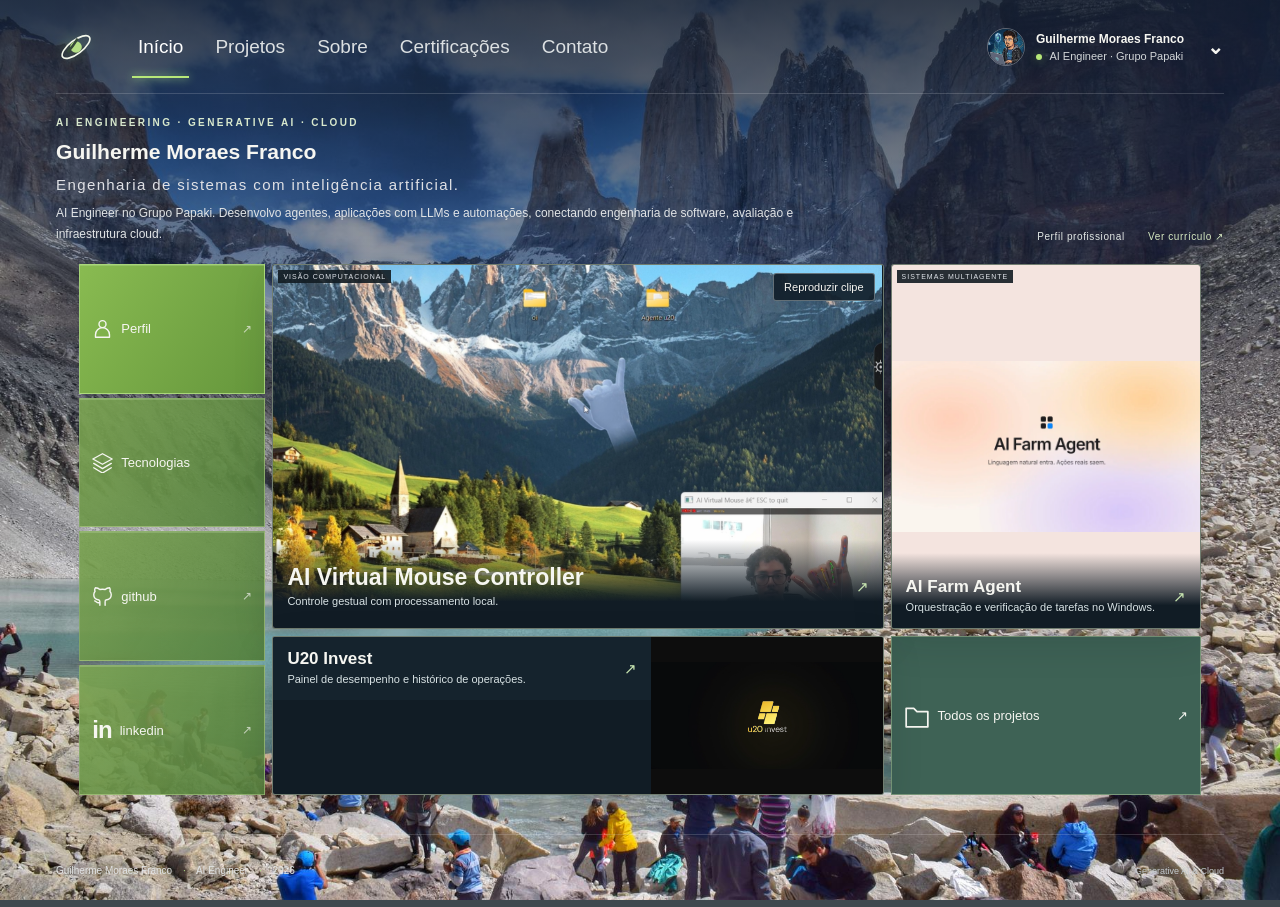
==== commit 5a4354c2: "Amplia os blocos do painel inicial" ====
--- a/index.html
+++ b/index.html
@@ -8,7 +8,7 @@
   <title>Guilherme Moraes Franco · Portfólio</title>
   <link rel="icon" href="assets/orbit.svg" type="image/svg+xml">
   <link rel="preload" href="assets/mountain-lake.png" as="image">
-  <link rel="stylesheet" href="style.css?v=10">
+  <link rel="stylesheet" href="style.css?v=11">
   <script src="portfolio-data.js?v=9" defer></script><script src="script.js?v=7" defer></script>
 </head>
 <body>
--- a/style.css
+++ b/style.css
@@ -436,9 +436,9 @@
   .home-heading { padding-block: clamp(16px, 2.6vh, 34px) 18px; }
   .landscape-stage { min-height: 46vh; }
   .landscape-stage .dashboard {
-    width: min(88%, 1260px);
+    width: 96%;
     margin-inline: auto;
-    height: clamp(365px, 51vh, 570px);
+    height: clamp(420px, 59vh, 660px);
     grid-template-columns: minmax(125px, 1.05fr) minmax(0, 3.45fr) minmax(0, 1.75fr);
     grid-template-rows: minmax(0, 2.3fr) minmax(105px, 1fr);
     gap: 7px;
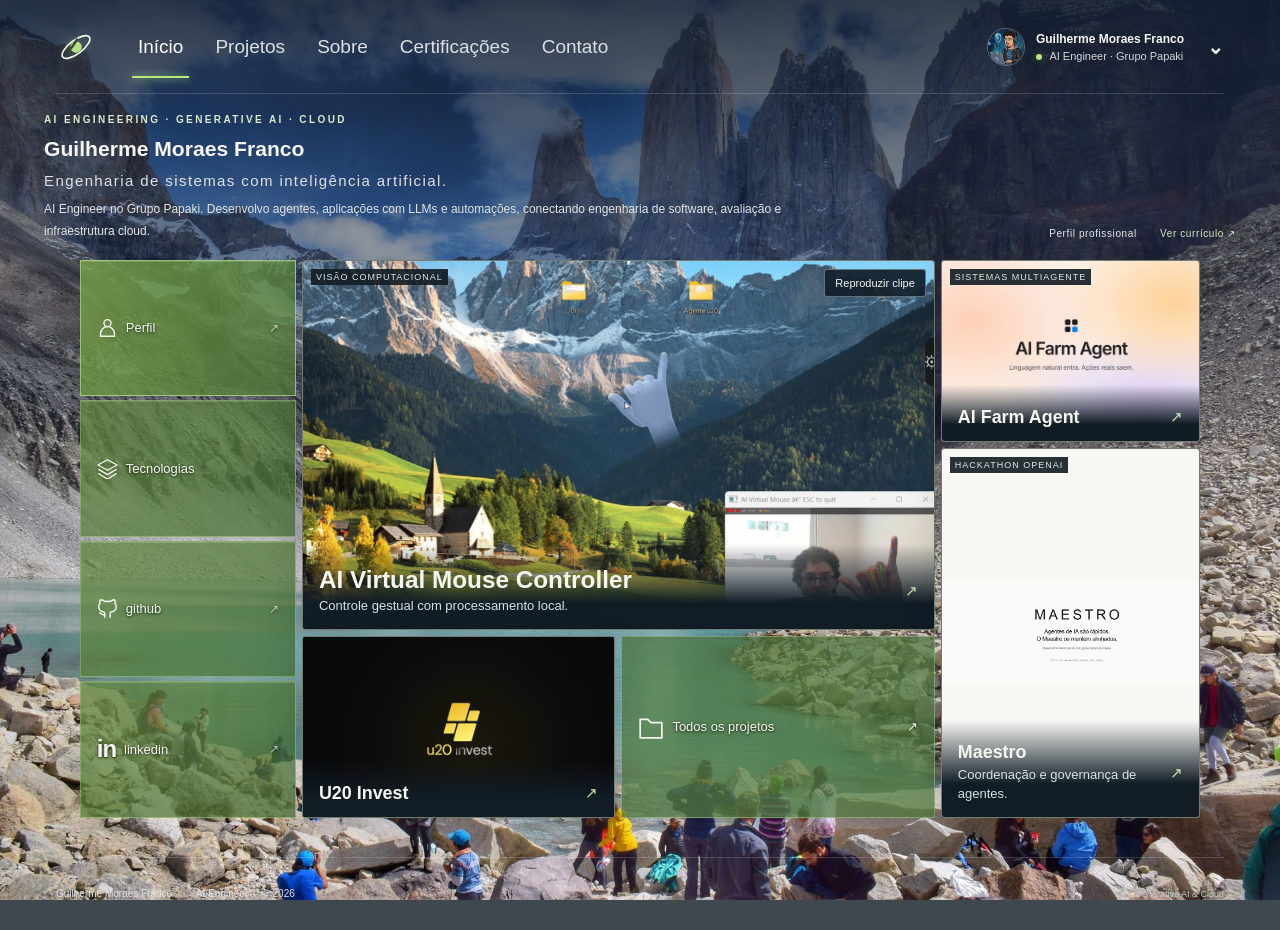
==== commit 1399d805: "Aplica mosaico com atalhos translúcidos na página inicial" ====
--- a/index.html
+++ b/index.html
@@ -8,7 +8,7 @@
   <title>Guilherme Moraes Franco · Portfólio</title>
   <link rel="icon" href="assets/orbit.svg" type="image/svg+xml">
   <link rel="preload" href="assets/mountain-lake.png" as="image">
-  <link rel="stylesheet" href="style.css?v=11">
+  <link rel="stylesheet" href="style.css?v=14">
   <script src="portfolio-data.js?v=9" defer></script><script src="script.js?v=7" defer></script>
 </head>
 <body>
@@ -33,6 +33,7 @@
       <button class="project-tile tile-farm" data-project="farm"><img class="tile-image" src="assets/projects/farm.webp" alt=""><span class="tile-topline">SISTEMAS MULTIAGENTE</span><span class="tile-caption"><span><strong>AI Farm Agent</strong><small>Orquestração e verificação de tarefas no Windows.</small></span><span class="tile-arrow" aria-hidden="true">↗</span></span></button>
       <button class="project-tile tile-u20" data-project="u20"><img class="tile-image" src="assets/projects/u20-logo.png" alt=""><span class="tile-topline">ACOMPANHAMENTO DE INVESTIMENTOS</span><span class="tile-caption"><span><strong>U20 Invest</strong><small>Painel de desempenho e histórico de operações.</small></span><span class="tile-arrow" aria-hidden="true">↗</span></span></button>
       <a class="all-projects" href="#projetos"><span data-icon="folder"></span><span>Todos os projetos</span><span>↗</span></a>
+      <button class="project-tile tile-maestro" data-project="maestro"><img class="tile-image" src="assets/projects/maestro.png" alt=""><span class="tile-topline">HACKATHON OPENAI</span><span class="tile-caption"><span><strong>Maestro</strong><small>Coordenação e governança de agentes.</small></span><span class="tile-arrow" aria-hidden="true">↗</span></span></button>
       <button class="preview-toggle" type="button" aria-controls="mouse-preview">Reproduzir clipe</button>
     </div>
     </div>
--- a/style.css
+++ b/style.css
@@ -61,10 +61,10 @@
 .text-link { font-size: 13px; color: #e0efcd; line-height: 1.6; }
 .text-link:hover { text-decoration: underline; text-underline-offset: 4px; }
 
-.quick-tile { display: flex; align-items: center; gap: 15px; padding: 0 21px; background: linear-gradient(125deg, #7ba352ed, #527e3be8); border: 1px solid #c4df9e66; box-shadow: inset 0 1px 0 #e8ffd52e; transition: filter .2s, transform .2s; font-size: 16px; }
+.quick-tile { display: flex; align-items: center; gap: 15px; padding: 0 21px; background: linear-gradient(125deg, #658b41bd, #426c32b8); border: 1px solid #c4df9e66; box-shadow: inset 0 1px 0 #e8ffd52e; transition: filter .2s, transform .2s; font-size: 16px; text-shadow: 0 1px 3px #15200e; }
 .quick-tile:hover { filter: brightness(1.2); transform: translateX(-3px); }
 .quick-tile svg { width: 27px; height: 27px; }
-.quick-primary { background: linear-gradient(125deg, #89bb51, #65963c); border-color: #c9f39c99; }
+.quick-primary { background: linear-gradient(125deg, #79a547c9, #537e38bd); border-color: #c9f39c99; }
 .external-label { margin-left: auto; opacity: .7; font-size: 12px; }
 .linkedin-icon { font: bold 24px Arial, sans-serif; line-height: 1; letter-spacing: -1px; }
 .project-tile { overflow: hidden; text-align: left; position: relative; border: 1px solid #d9e7c27a; border-radius: 3px; box-shadow: var(--shadow); transition: transform .25s, box-shadow .25s; }
@@ -354,6 +354,7 @@
 }
 .tile-farm .tile-image { background: #f4e4df; }
 .tile-u20 .tile-image { background: #0d0d0d; }
+.dashboard .tile-maestro { display: none; }
 .tile-topline {
   grid-area: 1 / 1;
   align-self: start;
@@ -386,11 +387,12 @@
   gap: 10px;
   padding: 12px;
   border: 1px solid #c3dda870;
-  background: #3e6255;
+  background: #3e6255bd;
+  text-shadow: 0 1px 3px #15200e;
   font-size: 13px;
 }
 .all-projects > span:last-child { margin-left: auto; }
-.all-projects:hover { background: #547f69; }
+.all-projects:hover { background: #547f69d0; }
 @media (max-width: 800px) {
   .dashboard { grid-template-columns: repeat(2, minmax(0, 1fr)); grid-template-rows: auto auto auto auto; }
   .quick-links { grid-area: 1 / 1 / 2 / 3; grid-template: auto / repeat(2, minmax(0, 1fr)); }
@@ -433,24 +435,41 @@
   .tile-u20 .tile-topline { display: none; }
 }
 @media (min-width: 1001px) {
-  .home-heading { padding-block: clamp(16px, 2.6vh, 34px) 18px; }
+  main.shell:has(#inicio:not([hidden])) { width: min(1600px, calc(100% - 88px)); }
+  .home-heading { padding-block: 20px 17px; }
   .landscape-stage { min-height: 46vh; }
   .landscape-stage .dashboard {
-    width: 96%;
+    width: 94%;
     margin-inline: auto;
-    height: clamp(420px, 59vh, 660px);
-    grid-template-columns: minmax(125px, 1.05fr) minmax(0, 3.45fr) minmax(0, 1.75fr);
-    grid-template-rows: minmax(0, 2.3fr) minmax(105px, 1fr);
-    gap: 7px;
+    height: clamp(465px, 62vh, 680px);
+    grid-template-columns: minmax(0, 1fr) repeat(2, minmax(0, 1.45fr)) minmax(0, 1.2fr);
+    grid-template-rows: repeat(3, minmax(0, 1fr));
+    gap: 6px;
   }
+  .dashboard .tile-maestro { display: grid; grid-area: 2 / 4 / 4 / 5; }
+  .quick-links { grid-area: 1 / 1 / 4 / 2; }
+  .tile-mouse, .preview-toggle { grid-area: 1 / 2 / 3 / 4; }
+  .tile-farm { grid-area: 1 / 4 / 2 / 5; }
+  .tile-u20 { grid-area: 3 / 2 / 4 / 3; }
+  .all-projects { grid-area: 3 / 3 / 4 / 4; background: #527b42bd; }
+  .tile-maestro, .tile-u20 { grid-template: minmax(0, 1fr) / minmax(0, 1fr); }
+  .tile-maestro .tile-image, .tile-u20 .tile-image { grid-area: 1 / 1; }
+  .tile-maestro .tile-image { background: #f7f8f4; }
+  .tile-farm .tile-image, .tile-u20 .tile-image { object-fit: cover; }
+  .tile-maestro .tile-caption, .tile-u20 .tile-caption {
+    grid-area: 1 / 1;
+    align-self: end;
+    background: linear-gradient(transparent, #111c25 66%);
+  }
+  .tile-farm .tile-caption small, .tile-u20 .tile-caption small { display: none; }
   .landscape-stage .quick-links { gap: 4px; }
-  .landscape-stage .quick-tile, .landscape-stage .all-projects { padding: 8px 12px; font-size: 13px; gap: 8px; }
+  .landscape-stage .quick-tile, .landscape-stage .all-projects { padding: 16px; font-size: clamp(13px, 1vw, 16px); gap: 8px; }
   .landscape-stage .quick-links svg { width: 21px; height: 21px; }
-  .landscape-stage .tile-caption { padding-inline: 14px; }
-  .landscape-stage .tile-caption strong { font-size: 17px; }
-  .landscape-stage .tile-mouse .tile-caption strong { font-size: clamp(19px, 1.8vw, 26px); }
-  .landscape-stage .tile-caption small { font-size: 11px; margin-top: 3px; }
-  .landscape-stage .tile-topline { margin: 5px; font-size: 7px; padding: 3px 5px; }
+  .landscape-stage .tile-caption { padding: 22px 16px 13px; }
+  .landscape-stage .tile-caption strong { font-size: clamp(16px, 1.4vw, 22px); }
+  .landscape-stage .tile-mouse .tile-caption strong { font-size: clamp(20px, 1.9vw, 30px); }
+  .landscape-stage .tile-caption small { font-size: 13px; margin-top: 3px; }
+  .landscape-stage .tile-topline { margin: 8px; font-size: 9px; padding: 3px 5px; }
 }
 @media (max-width: 1000px) {
   .landscape-stage .dashboard { margin: 12px auto 0; }
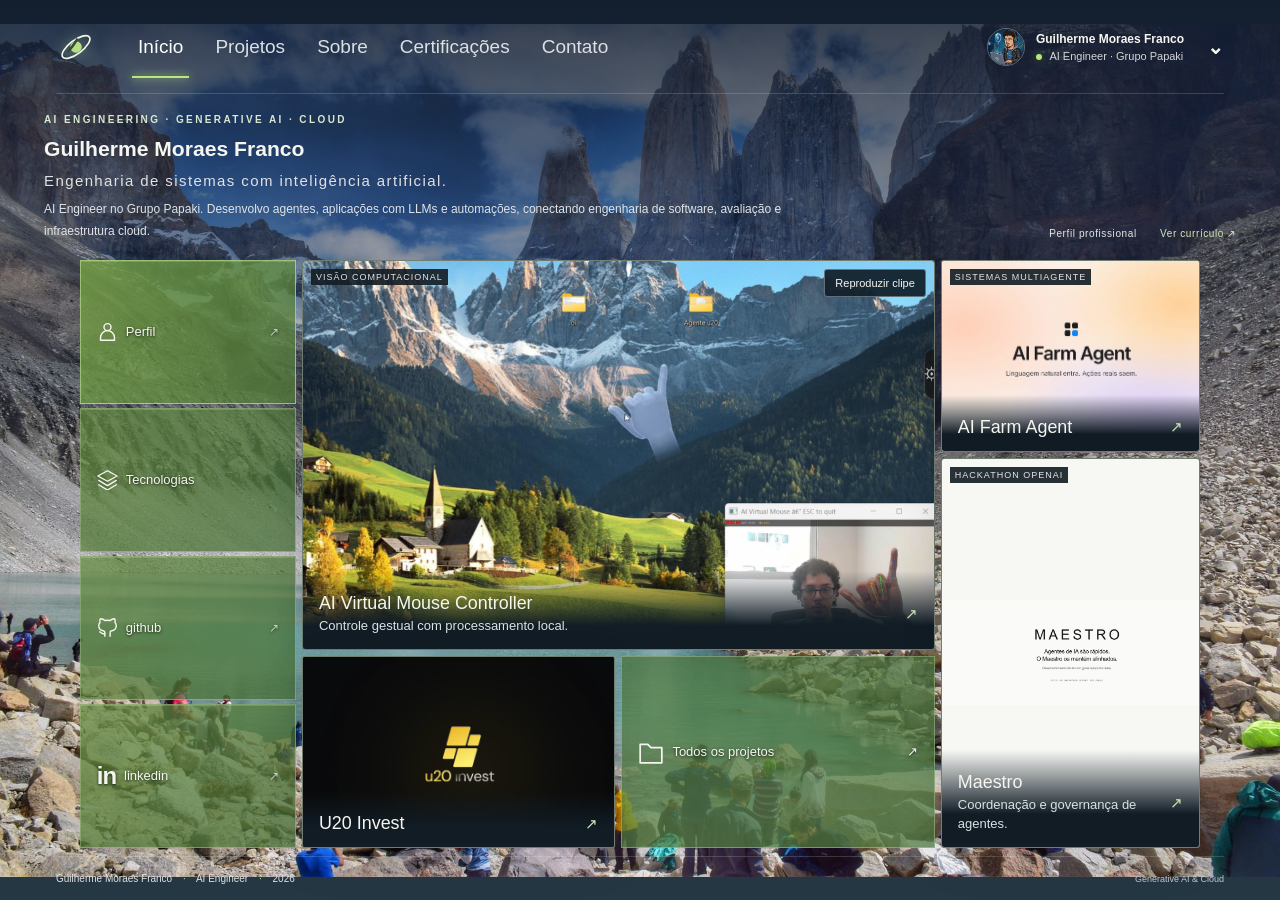
==== commit e86661f3: "Ajusta home à janela e remove molduras dos badges" ====
--- a/index.html
+++ b/index.html
@@ -8,7 +8,7 @@
   <title>Guilherme Moraes Franco · Portfólio</title>
   <link rel="icon" href="assets/orbit.svg" type="image/svg+xml">
   <link rel="preload" href="assets/mountain-lake.png" as="image">
-  <link rel="stylesheet" href="style.css?v=14">
+  <link rel="stylesheet" href="style.css?v=15">
   <script src="portfolio-data.js?v=9" defer></script><script src="script.js?v=7" defer></script>
 </head>
 <body>
--- a/style.css
+++ b/style.css
@@ -132,8 +132,9 @@
 .achievement-total small { max-width: 90px; font-size: 10px; line-height: 1.7; color: var(--muted); }
 .cert-grid { display: grid; grid-template-columns: repeat(3, 1fr); gap: 13px; }
 .cert-card { display: flex; gap: 16px; align-items: start; padding: 22px; }
-.badge-frame { display: grid; place-items: center; width: 62px; min-width: 62px; height: 70px; padding: 5px; background: #f5f5ef; border-radius: 3px; }
+.badge-frame { display: grid; place-items: center; width: 62px; min-width: 62px; height: 70px; padding: 5px; }
 .badge-frame img { max-width: 100%; max-height: 60px; object-fit: contain; }
+.badge-frame img[src$="/openai.svg"] { filter: invert(1); }
 .issuer-fallback { display: none; font-size: 11px; font-weight: 600; color: #364441; }
 .cert-issuer { font-size: 9px; color: #c1d5c4; letter-spacing: .5px; }
 .cert-card h2 { font-size: 14px; font-weight: 450; line-height: 1.6; margin-top: 6px; }
@@ -375,9 +376,8 @@
   padding: 12px 14px;
   background: #15232d;
 }
-.tile-caption strong { display: block; font-size: clamp(16px, 1.55vw, 24px); }
+.tile-caption strong { display: block; font-size: clamp(16px, 1.4vw, 22px); font-weight: 450; }
 .tile-mouse .tile-caption { padding: 18px; }
-.tile-mouse .tile-caption strong { font-size: clamp(20px, 2.1vw, 32px); }
 .tile-caption small { display: block; margin-top: 5px; font-size: 12px; line-height: 1.45; color: #d8e2e4; }
 .tile-arrow { margin-left: auto; color: #c8e6b1; }
 .all-projects {
@@ -434,14 +434,27 @@
   .tile-u20 .tile-caption { grid-area: 1 / 1; }
   .tile-u20 .tile-topline { display: none; }
 }
+@media (min-width: 1001px) and (min-height: 640px) {
+  body:has(#inicio:not([hidden])):not(:has(.inner-page:not([hidden]))) {
+    display: flex;
+    flex-direction: column;
+    height: 100svh;
+    min-height: 0;
+  }
+  body:has(#inicio:not([hidden])):not(:has(.inner-page:not([hidden]))) .world { background-size: auto, contain; }
+  main.shell:has(#inicio:not([hidden])) { flex: 1; min-height: 0; }
+  main:has(#inicio:not([hidden])), #inicio, .landscape-stage { display: flex; flex-direction: column; }
+  #inicio, .landscape-stage { flex: 1; min-height: 0; }
+  #inicio { padding-bottom: 8px; }
+  body:has(#inicio:not([hidden])) .footer { min-height: 44px; margin-top: 0; }
+  .landscape-stage .dashboard { flex: 1; min-height: 0; }
+}
 @media (min-width: 1001px) {
   main.shell:has(#inicio:not([hidden])) { width: min(1600px, calc(100% - 88px)); }
   .home-heading { padding-block: 20px 17px; }
-  .landscape-stage { min-height: 46vh; }
   .landscape-stage .dashboard {
     width: 94%;
     margin-inline: auto;
-    height: clamp(465px, 62vh, 680px);
     grid-template-columns: minmax(0, 1fr) repeat(2, minmax(0, 1.45fr)) minmax(0, 1.2fr);
     grid-template-rows: repeat(3, minmax(0, 1fr));
     gap: 6px;
@@ -466,13 +479,14 @@
   .landscape-stage .quick-tile, .landscape-stage .all-projects { padding: 16px; font-size: clamp(13px, 1vw, 16px); gap: 8px; }
   .landscape-stage .quick-links svg { width: 21px; height: 21px; }
   .landscape-stage .tile-caption { padding: 22px 16px 13px; }
-  .landscape-stage .tile-caption strong { font-size: clamp(16px, 1.4vw, 22px); }
-  .landscape-stage .tile-mouse .tile-caption strong { font-size: clamp(20px, 1.9vw, 30px); }
   .landscape-stage .tile-caption small { font-size: 13px; margin-top: 3px; }
   .landscape-stage .tile-topline { margin: 8px; font-size: 9px; padding: 3px 5px; }
 }
 @media (max-width: 1000px) {
   .landscape-stage .dashboard { margin: 12px auto 0; }
+}
+@media (min-width: 1001px) and (max-height: 639px) {
+  .landscape-stage .dashboard { height: 420px; }
 }
 @media (max-width: 800px) {
   .world {
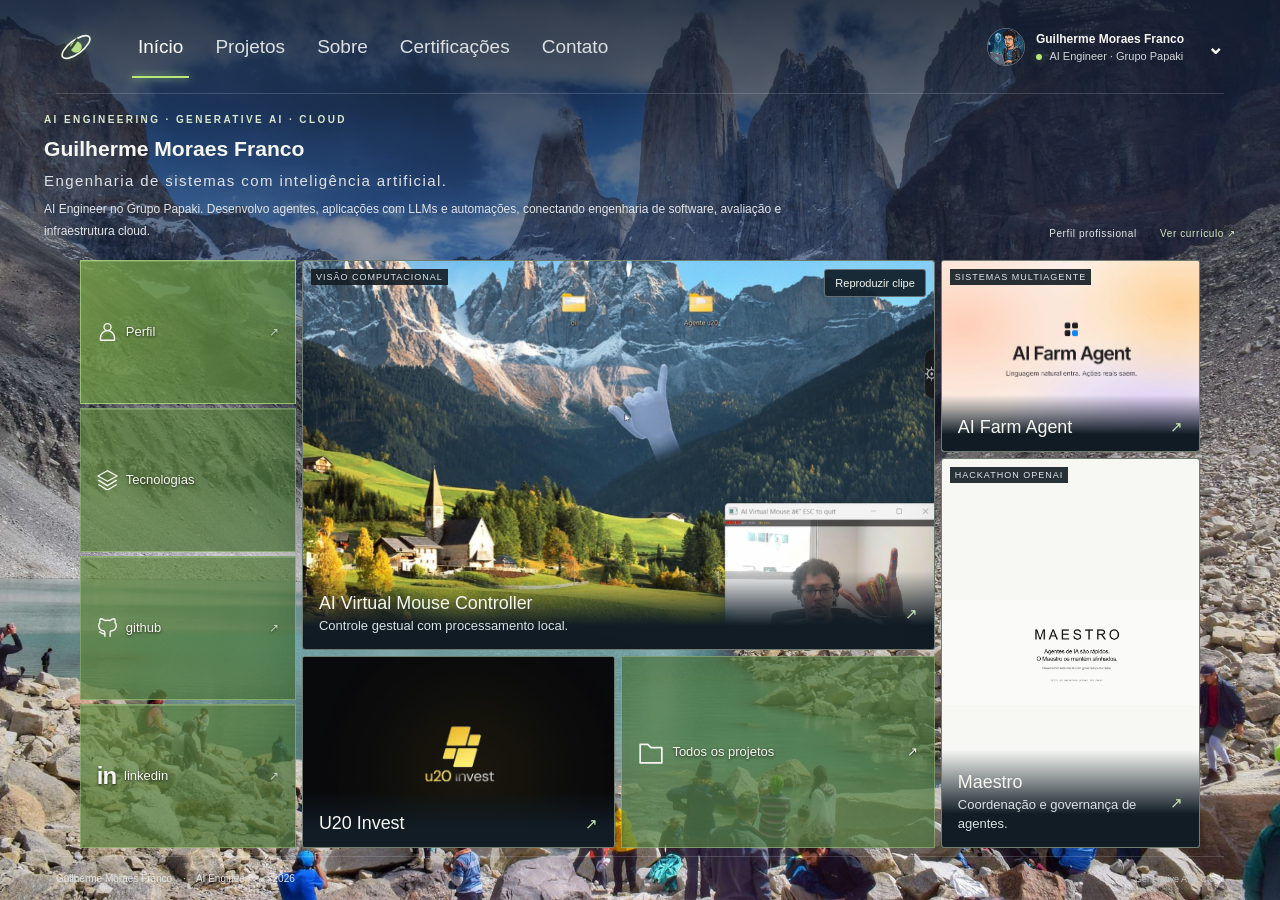
==== commit c2897526: "Ajusta fundo, cartões de projetos e cargo no perfil" ====
--- a/index.html
+++ b/index.html
@@ -8,7 +8,7 @@
   <title>Guilherme Moraes Franco · Portfólio</title>
   <link rel="icon" href="assets/orbit.svg" type="image/svg+xml">
   <link rel="preload" href="assets/mountain-lake.png" as="image">
-  <link rel="stylesheet" href="style.css?v=15">
+  <link rel="stylesheet" href="style.css?v=16">
   <script src="portfolio-data.js?v=9" defer></script><script src="script.js?v=7" defer></script>
 </head>
 <body>
@@ -48,7 +48,7 @@
       <article class="glass about-copy">
         <p class="eyebrow">GUILHERME MORAES FRANCO</p>
         <h2>Engenharia de IA aplicada à automação e ao software</h2>
-        <p>Sou AI Engineer no Grupo Papaki e estudante de Ciência da Computação na UNIP. Desenvolvo aplicações com modelos de linguagem (LLMs) que consultam dados, usam ferramentas e executam tarefas. Trabalho da integração com APIs e dados até a avaliação do comportamento, do custo e da qualidade dos resultados.</p>
+        <p>Sou AI Engineer Intern no Grupo Papaki e estudante de Ciência da Computação na UNIP. Desenvolvo aplicações com modelos de linguagem (LLMs) que consultam dados, usam ferramentas e executam tarefas. Trabalho da integração com APIs e dados até a avaliação do comportamento, do custo e da qualidade dos resultados.</p>
         <h3>Atuação no Grupo Papaki</h3>
         <p>Desenvolvi uma automação de fluxo de caixa que consolida contas a pagar e a receber, faturamento e projetos. Um agente interpreta perguntas em linguagem natural, seleciona ferramentas via Model Context Protocol (MCP) e combina os dados para responder ou gerar relatórios. As consultas passam pelas ferramentas disponibilizadas ao agente, com acesso mediado aos dados financeiros.</p>
         <h3>Como desenvolvo sistemas com agentes</h3>
--- a/style.css
+++ b/style.css
@@ -84,7 +84,7 @@
 .filter-bar button:hover { border-color: #b6c9bc; }
 .filter-bar button span { margin-left: 9px; color: #c5d2ca; }
 .project-library { display: grid; grid-template-columns: repeat(2, 1fr); gap: 18px; }
-.library-card { position: relative; display: flex; flex-direction: column; padding: 28px; min-height: 285px; background: #26383de8; border: 1px solid #d0e0d733; border-radius: 3px; }
+.library-card { position: relative; display: flex; flex-direction: column; padding: 28px; min-height: 285px; border: 1px solid #d0e0d733; border-radius: 3px; }
 .library-card:hover { border-color: #a5c2af; }
 .card-head { display: flex; align-items: center; justify-content: space-between; gap: 15px; color: #b9cec0; margin-bottom: 27px; }
 .card-head svg { width: 30px; height: 30px; }
@@ -190,7 +190,7 @@
 
 
 .glass { backdrop-filter: blur(16px); }
-.library-card { background: linear-gradient(135deg, #384c50e8, #293640ed); transition: transform .2s, border-color .2s; }
+.library-card { background: linear-gradient(135deg, #384c50a6, #293640b8); transition: transform .2s, border-color .2s; }
 .library-card:hover { transform: translateY(-4px); border-color: var(--lime); }
 .filter-bar button.active { background: #8eb95cdd; border-color: #cef0a599; }
 .professional-card.player-card { display: block; text-align: center; background: radial-gradient(ellipse at center, #a2c89929, #283b42b8); padding: 20px 20px 30px; }
@@ -441,7 +441,7 @@
     height: 100svh;
     min-height: 0;
   }
-  body:has(#inicio:not([hidden])):not(:has(.inner-page:not([hidden]))) .world { background-size: auto, contain; }
+  body:has(#inicio:not([hidden])):not(:has(.inner-page:not([hidden]))) .world { background-position: center, center bottom; }
   main.shell:has(#inicio:not([hidden])) { flex: 1; min-height: 0; }
   main:has(#inicio:not([hidden])), #inicio, .landscape-stage { display: flex; flex-direction: column; }
   #inicio, .landscape-stage { flex: 1; min-height: 0; }
